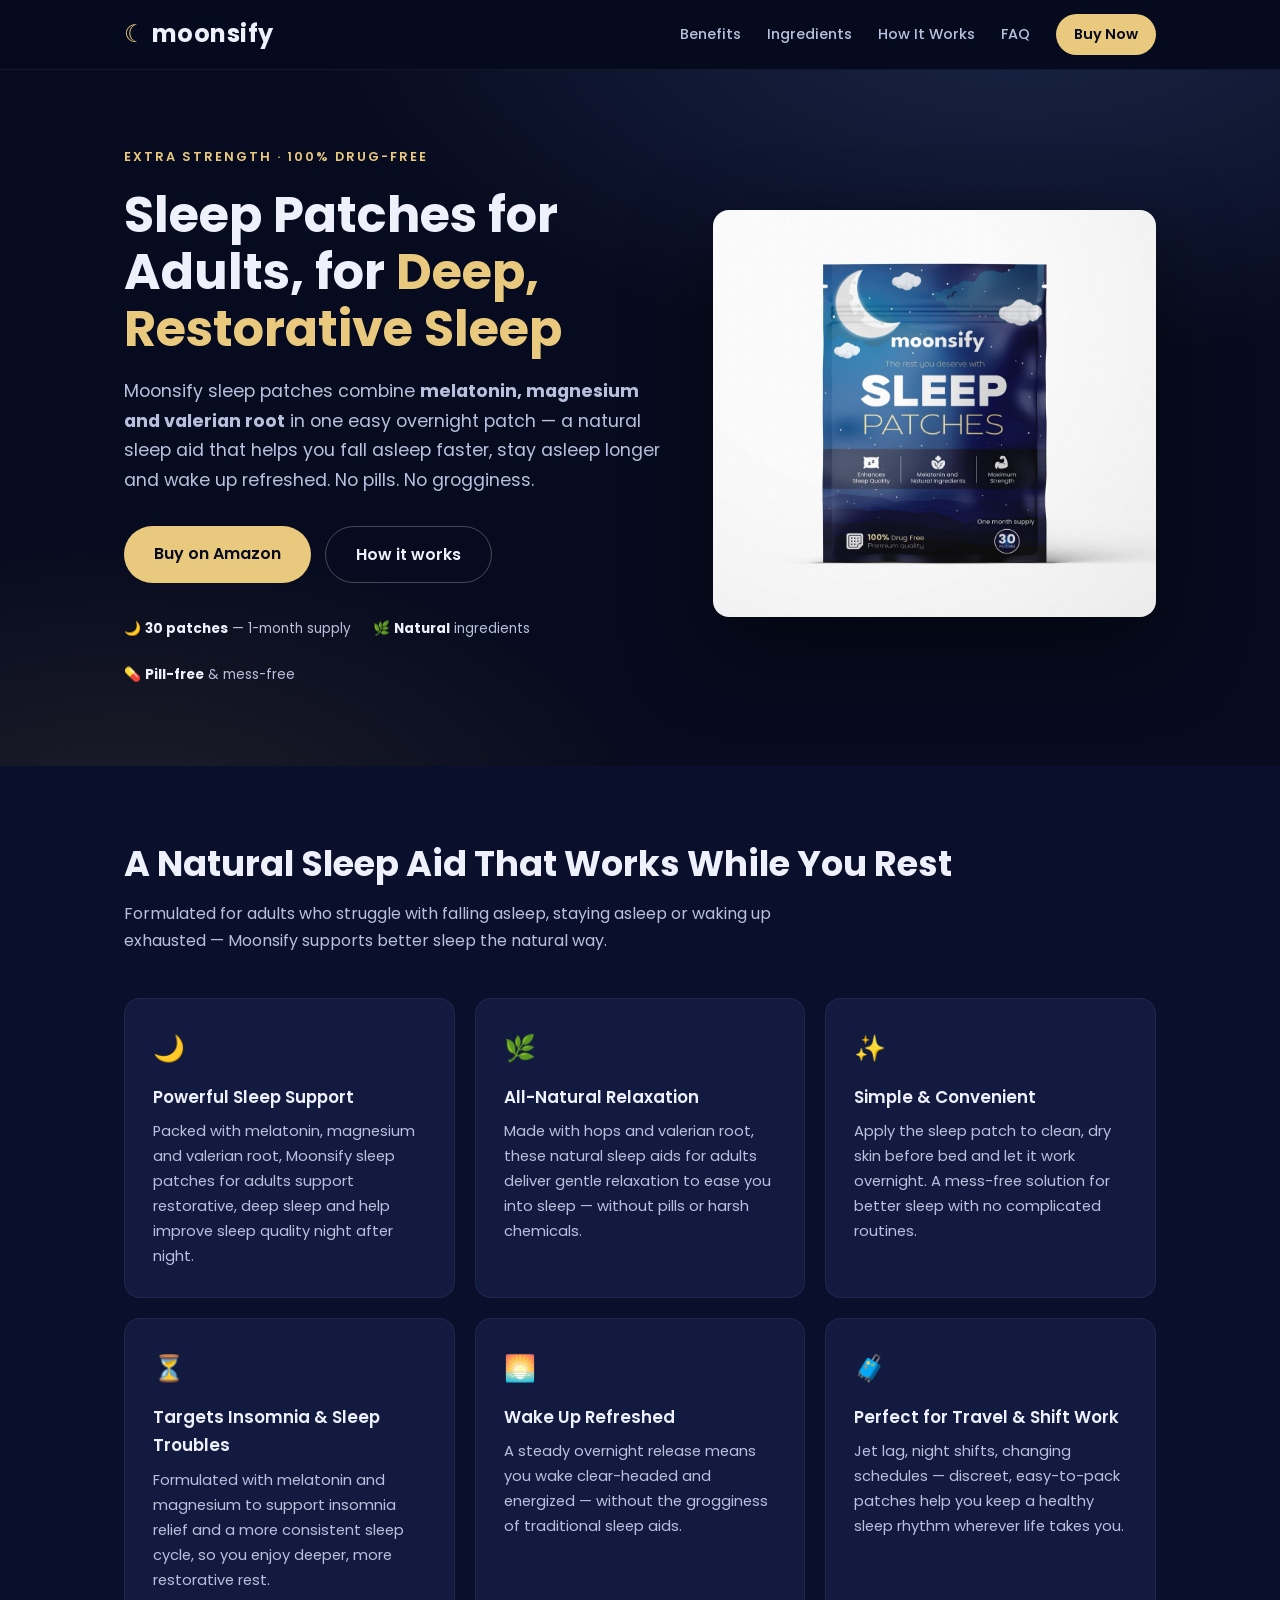
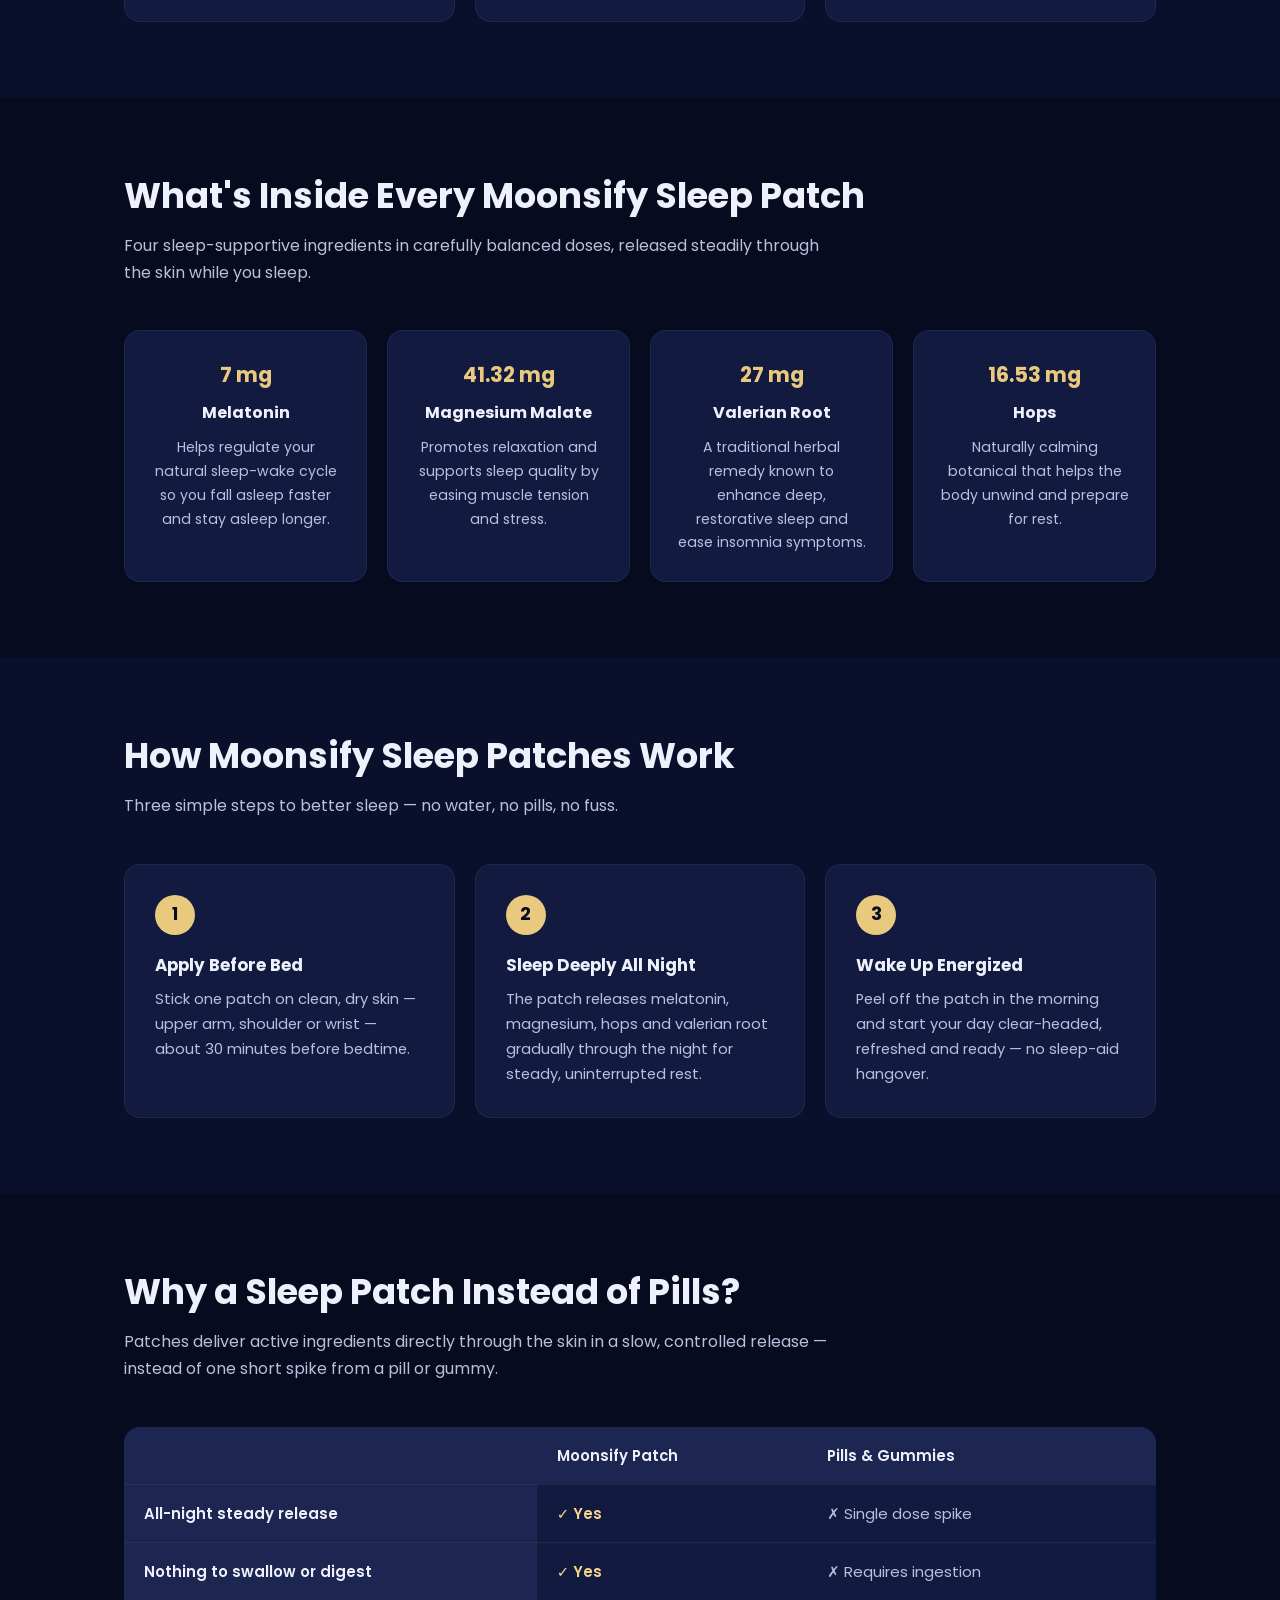
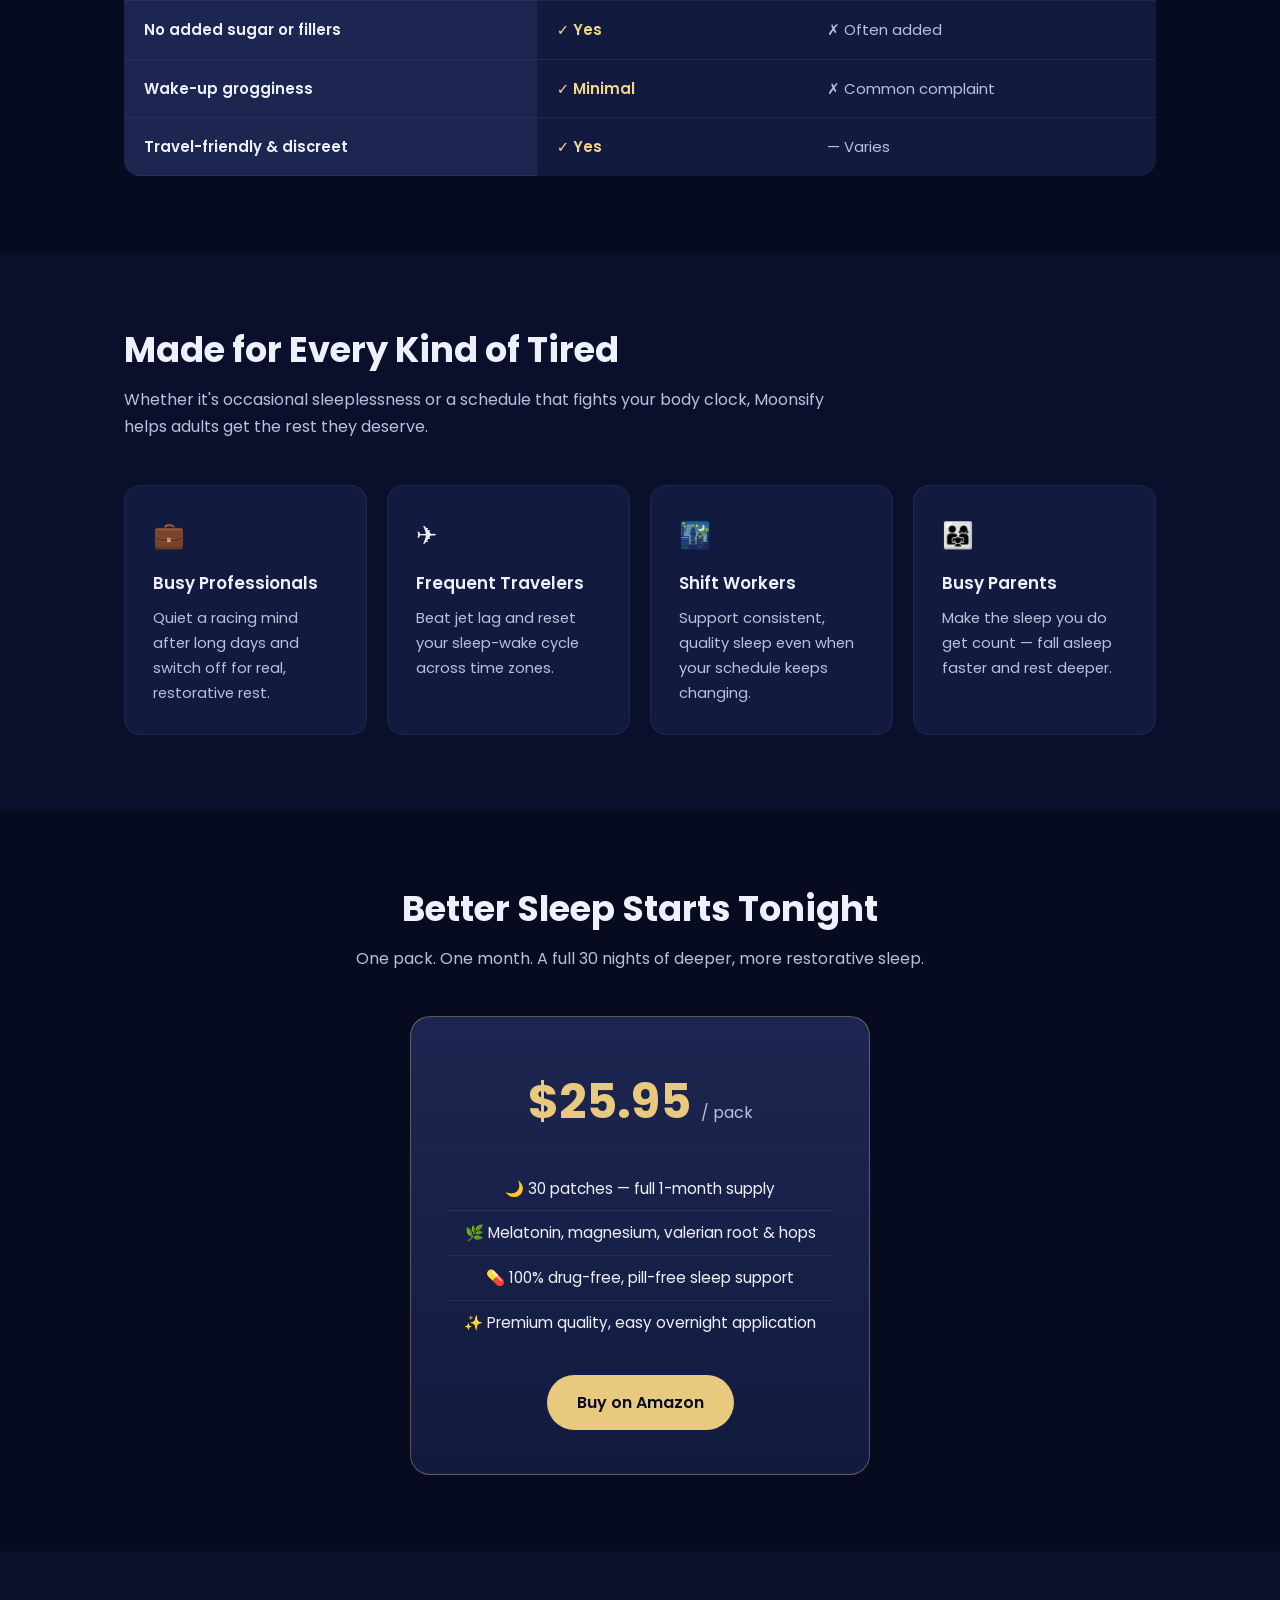
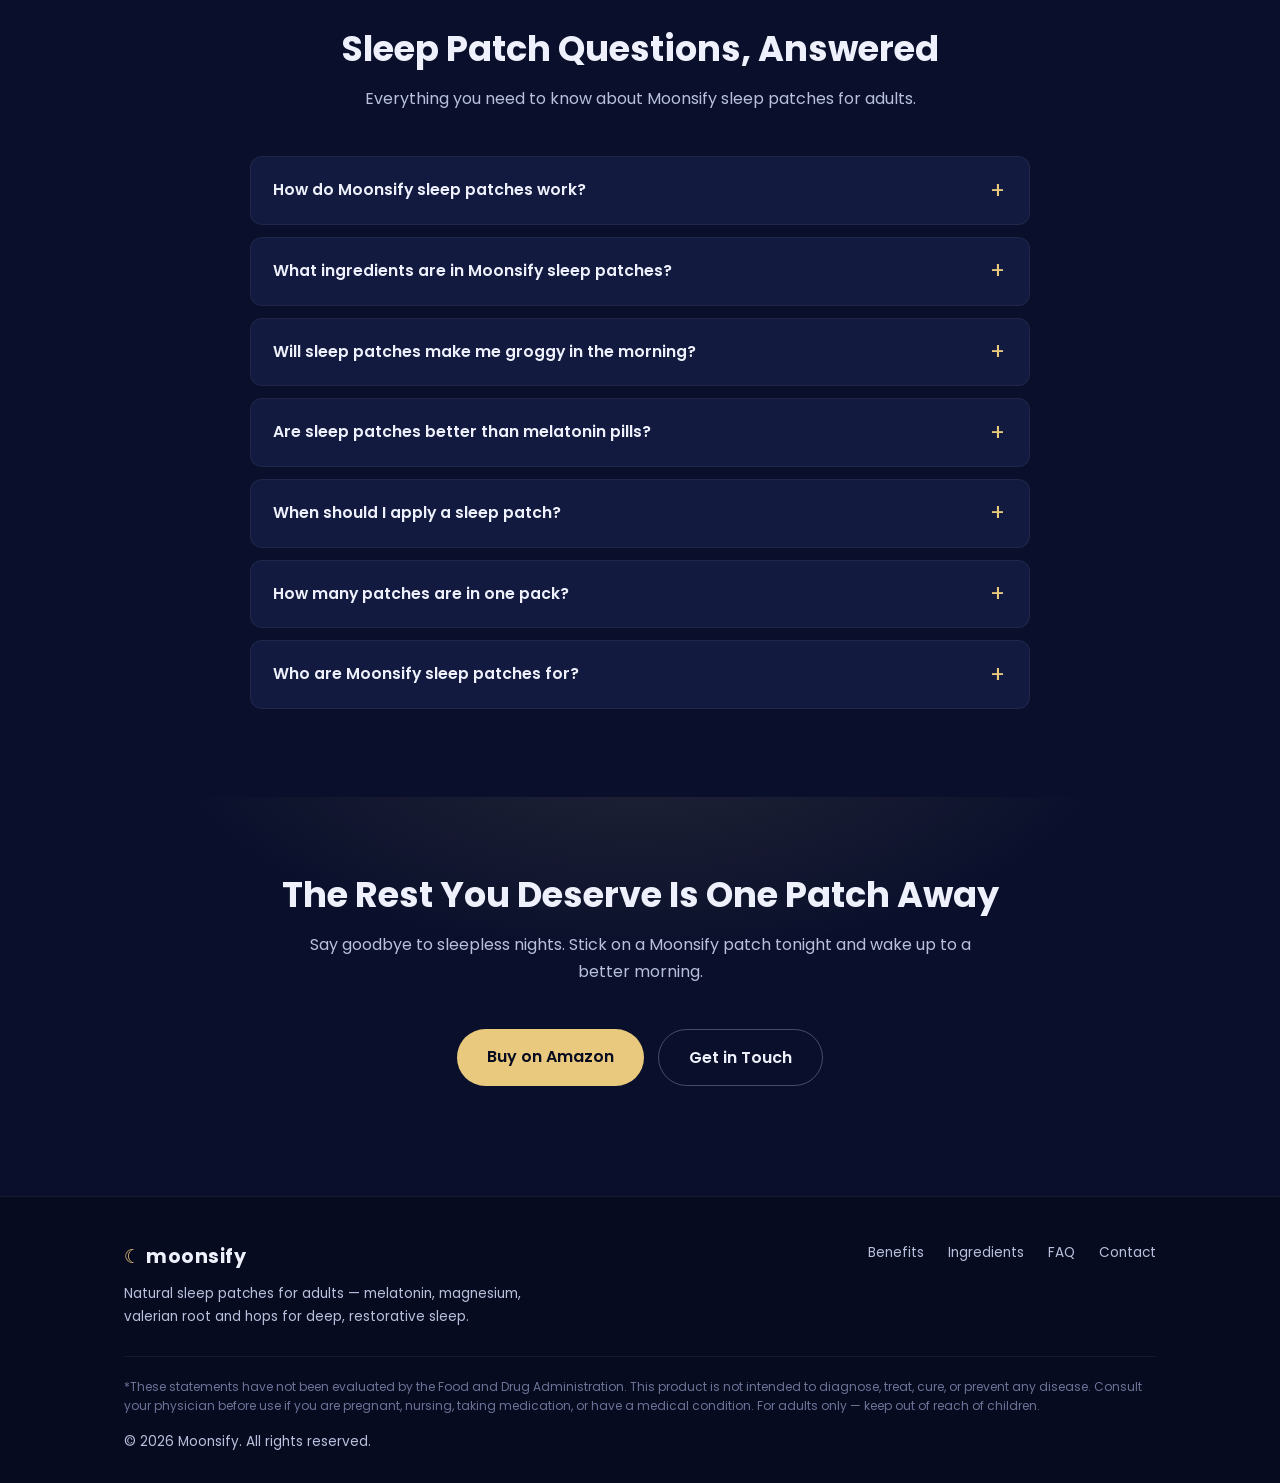
==== index.html @ 790daa85 "Rebrand to Moonsify: new SEO-optimized landing page - Replace Solid template with purpose-built stat" ====
<!DOCTYPE html>
<html lang="en">
<head>
    <meta charset="utf-8">
    <meta name="viewport" content="width=device-width, initial-scale=1">
    <title>Moonsify Sleep Patches for Adults | Extra Strength Natural Sleep Aid</title>
    <meta name="description" content="Moonsify sleep patches for adults combine melatonin, magnesium & valerian root for deep, restorative sleep. A natural, drug-free sleep aid — 30 patches, 1-month supply.">
    <link rel="canonical" href="https://moonsify.com/">
    <link rel="icon" href="favicon.svg" type="image/svg+xml">

    <!-- Open Graph -->
    <meta property="og:type" content="website">
    <meta property="og:url" content="https://moonsify.com/">
    <meta property="og:site_name" content="Moonsify">
    <meta property="og:title" content="Moonsify Sleep Patches for Adults | Extra Strength Natural Sleep Aid">
    <meta property="og:description" content="Melatonin, magnesium & valerian root in one easy overnight patch. Fall asleep faster, sleep deeper, wake up refreshed — without pills or grogginess.">
    <meta property="og:image" content="https://moonsify.com/images/moonsify-sleep-patches.jpg">

    <!-- Twitter -->
    <meta name="twitter:card" content="summary_large_image">
    <meta name="twitter:title" content="Moonsify Sleep Patches for Adults | Extra Strength Natural Sleep Aid">
    <meta name="twitter:description" content="Melatonin, magnesium & valerian root in one easy overnight patch. Fall asleep faster, sleep deeper, wake up refreshed.">
    <meta name="twitter:image" content="https://moonsify.com/images/moonsify-sleep-patches.jpg">

    <link rel="preload" as="image" href="images/moonsify-sleep-patches.jpg" imagesrcset="images/moonsify-sleep-patches-640.jpg 640w, images/moonsify-sleep-patches.jpg 1200w">
    <link rel="preconnect" href="https://fonts.googleapis.com">
    <link rel="preconnect" href="https://fonts.gstatic.com" crossorigin>
    <link href="https://fonts.googleapis.com/css2?family=Poppins:wght@400;500;600;700&display=swap" rel="stylesheet">

    <!-- Structured data: Product -->
    <script type="application/ld+json">
    {
      "@context": "https://schema.org",
      "@type": "Product",
      "name": "Moonsify Sleep Patches for Adults — Extra Strength",
      "image": "https://moonsify.com/images/moonsify-sleep-patches.jpg",
      "description": "Extra strength sleep patches for adults with melatonin (7 mg), magnesium malate, hops and valerian root. A natural, drug-free sleep aid that supports deep, restorative sleep. 30 patches — one month supply.",
      "brand": { "@type": "Brand", "name": "Moonsify" },
      "offers": {
        "@type": "Offer",
        "url": "https://moonsify.com/",
        "priceCurrency": "USD",
        "price": "25.95",
        "availability": "https://schema.org/InStock",
        "itemCondition": "https://schema.org/NewCondition"
      }
    }
    </script>

    <!-- Structured data: FAQ -->
    <script type="application/ld+json">
    {
      "@context": "https://schema.org",
      "@type": "FAQPage",
      "mainEntity": [
        {
          "@type": "Question",
          "name": "How do Moonsify sleep patches work?",
          "acceptedAnswer": { "@type": "Answer", "text": "Apply one patch to clean, dry skin about 30 minutes before bed. Through the night the patch delivers a steady, controlled release of melatonin, magnesium, hops and valerian root through the skin — helping you fall asleep faster and stay asleep longer, without swallowing pills." }
        },
        {
          "@type": "Question",
          "name": "What ingredients are in Moonsify sleep patches?",
          "acceptedAnswer": { "@type": "Answer", "text": "Each patch contains Melatonin 7 mg, Magnesium Malate 41.32 mg, Valerian Root 27 mg and Hops 16.53 mg — natural ingredients known for their sleep-supportive and relaxing properties. The patches are 100% drug-free." }
        },
        {
          "@type": "Question",
          "name": "Will sleep patches make me groggy in the morning?",
          "acceptedAnswer": { "@type": "Answer", "text": "Unlike many traditional sleep aids, Moonsify patches release their ingredients gradually overnight, so most users wake up feeling clear-headed, refreshed and energized rather than groggy." }
        },
        {
          "@type": "Question",
          "name": "Are sleep patches better than melatonin pills?",
          "acceptedAnswer": { "@type": "Answer", "text": "Patches deliver active ingredients steadily through the skin over the whole night instead of one spike from a pill. They are mess-free, require no water or swallowing, and avoid the digestive system entirely — a convenient option for anyone who dislikes pills." }
        },
        {
          "@type": "Question",
          "name": "When should I apply a sleep patch?",
          "acceptedAnswer": { "@type": "Answer", "text": "Apply one patch to a clean, dry, relatively hair-free area of skin (upper arm, shoulder or wrist work well) roughly 30 minutes before bedtime. Remove it in the morning and discard." }
        },
        {
          "@type": "Question",
          "name": "How many patches are in one pack?",
          "acceptedAnswer": { "@type": "Answer", "text": "Each pack contains 30 sleep patches — a full one-month supply for consistent, better sleep." }
        },
        {
          "@type": "Question",
          "name": "Who are Moonsify sleep patches for?",
          "acceptedAnswer": { "@type": "Answer", "text": "Moonsify patches are formulated for adults dealing with occasional sleeplessness, insomnia troubles, stress, jet lag or irregular schedules — including shift workers, frequent travelers and busy parents. Not intended for children. If you are pregnant, nursing or taking medication, consult your doctor before use." }
        }
      ]
    }
    </script>

    <style>
        :root {
            --navy-950: #070b1f;
            --navy-900: #0a102c;
            --navy-800: #121a3f;
            --navy-700: #1c2650;
            --ink: #eef1fb;
            --ink-soft: #b8c0dd;
            --gold: #e9c97e;
            --gold-strong: #f3d68b;
            --blue: #6f9bff;
            --radius: 16px;
            --maxw: 1080px;
        }
        * { margin: 0; padding: 0; box-sizing: border-box; }
        html { scroll-behavior: smooth; }
        body {
            font-family: 'Poppins', system-ui, -apple-system, sans-serif;
            background: var(--navy-950);
            color: var(--ink);
            line-height: 1.7;
            font-size: 16px;
        }
        img { max-width: 100%; height: auto; display: block; }
        a { color: var(--gold); }
        .container { max-width: var(--maxw); margin: 0 auto; padding: 0 24px; }

        /* Header */
        .site-header {
            position: sticky; top: 0; z-index: 50;
            background: rgba(7, 11, 31, 0.85);
            backdrop-filter: blur(10px);
            border-bottom: 1px solid rgba(255,255,255,0.06);
        }
        .site-header .container {
            display: flex; align-items: center; justify-content: space-between;
            padding-top: 14px; padding-bottom: 14px;
        }
        .logo {
            font-size: 1.5rem; font-weight: 700; color: var(--ink);
            text-decoration: none; letter-spacing: 0.5px;
        }
        .logo .moon { color: var(--gold); }
        .main-nav { display: flex; gap: 26px; align-items: center; flex-wrap: wrap; }
        .main-nav a {
            color: var(--ink-soft); text-decoration: none; font-size: 0.9rem; font-weight: 500;
        }
        .main-nav a:hover { color: var(--ink); }
        .nav-cta {
            background: var(--gold); color: var(--navy-950) !important;
            padding: 8px 18px; border-radius: 999px; font-weight: 600 !important;
        }
        .nav-cta:hover { background: var(--gold-strong); }
        @media (max-width: 720px) { .main-nav a:not(.nav-cta) { display: none; } }

        /* Hero */
        .hero {
            background:
                radial-gradient(1200px 600px at 80% -10%, rgba(111,155,255,0.18), transparent 60%),
                radial-gradient(900px 500px at 10% 110%, rgba(233,201,126,0.10), transparent 60%),
                var(--navy-950);
            padding: 72px 0 80px;
            overflow: hidden;
        }
        .hero-grid {
            display: grid; grid-template-columns: 1.1fr 0.9fr; gap: 48px; align-items: center;
        }
        @media (max-width: 860px) { .hero-grid { grid-template-columns: 1fr; } }
        .eyebrow {
            display: inline-block; font-size: 0.8rem; font-weight: 600; letter-spacing: 2px;
            text-transform: uppercase; color: var(--gold); margin-bottom: 18px;
        }
        h1 {
            font-size: clamp(2rem, 5vw, 3.1rem); line-height: 1.15; font-weight: 700;
            margin-bottom: 20px;
        }
        h1 .accent { color: var(--gold); }
        .hero-sub { font-size: 1.1rem; color: var(--ink-soft); max-width: 34em; margin-bottom: 30px; }
        .cta-row { display: flex; gap: 14px; flex-wrap: wrap; margin-bottom: 34px; }
        .btn {
            display: inline-block; padding: 14px 30px; border-radius: 999px;
            font-weight: 600; text-decoration: none; font-size: 1rem;
            transition: transform 0.15s ease, background 0.15s ease;
        }
        .btn:hover { transform: translateY(-2px); }
        .btn-primary { background: var(--gold); color: var(--navy-950); }
        .btn-primary:hover { background: var(--gold-strong); }
        .btn-ghost { border: 1.5px solid rgba(255,255,255,0.25); color: var(--ink); }
        .btn-ghost:hover { border-color: var(--gold); color: var(--gold); }
        .hero-badges { display: flex; gap: 22px; flex-wrap: wrap; }
        .hero-badges span { font-size: 0.85rem; color: var(--ink-soft); }
        .hero-badges b { color: var(--ink); }
        .hero-img {
            border-radius: var(--radius);
            box-shadow: 0 30px 80px rgba(0,0,0,0.5);
        }

        /* Sections */
        section { padding: 76px 0; }
        .section-alt { background: var(--navy-900); }
        h2 {
            font-size: clamp(1.6rem, 3.5vw, 2.2rem); font-weight: 700;
            margin-bottom: 14px; line-height: 1.25;
        }
        .section-lead { color: var(--ink-soft); max-width: 44em; margin-bottom: 44px; }
        .center { text-align: center; }
        .center .section-lead { margin-left: auto; margin-right: auto; }

        /* Benefits */
        .card-grid { display: grid; grid-template-columns: repeat(3, 1fr); gap: 20px; }
        @media (max-width: 860px) { .card-grid { grid-template-columns: 1fr; } }
        .card {
            background: var(--navy-800); border: 1px solid rgba(255,255,255,0.06);
            border-radius: var(--radius); padding: 28px;
        }
        .card .icon { font-size: 1.6rem; margin-bottom: 12px; }
        .card h3 { font-size: 1.05rem; font-weight: 600; margin-bottom: 8px; }
        .card p { font-size: 0.92rem; color: var(--ink-soft); }

        /* Ingredients */
        .ingredients-grid { display: grid; grid-template-columns: repeat(4, 1fr); gap: 20px; }
        @media (max-width: 860px) { .ingredients-grid { grid-template-columns: repeat(2, 1fr); } }
        @media (max-width: 520px) { .ingredients-grid { grid-template-columns: 1fr; } }
        .ingredient {
            background: var(--navy-800); border: 1px solid rgba(255,255,255,0.06);
            border-radius: var(--radius); padding: 26px; text-align: center;
        }
        .ingredient .dose { color: var(--gold); font-weight: 700; font-size: 1.3rem; }
        .ingredient h3 { font-size: 1rem; margin: 6px 0 10px; }
        .ingredient p { font-size: 0.88rem; color: var(--ink-soft); }

        /* Steps */
        .steps { display: grid; grid-template-columns: repeat(3, 1fr); gap: 20px; counter-reset: step; }
        @media (max-width: 860px) { .steps { grid-template-columns: 1fr; } }
        .step {
            background: var(--navy-800); border-radius: var(--radius); padding: 30px;
            border: 1px solid rgba(255,255,255,0.06); position: relative;
        }
        .step .num {
            display: inline-flex; align-items: center; justify-content: center;
            width: 40px; height: 40px; border-radius: 50%;
            background: var(--gold); color: var(--navy-950); font-weight: 700;
            margin-bottom: 16px; font-size: 1.1rem;
        }
        .step h3 { font-size: 1.05rem; margin-bottom: 8px; }
        .step p { font-size: 0.92rem; color: var(--ink-soft); }

        /* Comparison */
        .compare-wrap { overflow-x: auto; }
        .compare {
            width: 100%; border-collapse: collapse; min-width: 560px;
            background: var(--navy-800); border-radius: var(--radius); overflow: hidden;
        }
        .compare th, .compare td {
            padding: 16px 20px; text-align: left; font-size: 0.93rem;
            border-bottom: 1px solid rgba(255,255,255,0.06);
        }
        .compare th { background: var(--navy-700); font-weight: 600; }
        .compare th:first-child { width: 40%; }
        .compare td.yes { color: var(--gold-strong); font-weight: 600; }
        .compare td.no { color: var(--ink-soft); }
        .compare tr:last-child td { border-bottom: none; }

        /* Who it's for */
        .audience { display: grid; grid-template-columns: repeat(4, 1fr); gap: 20px; }
        @media (max-width: 860px) { .audience { grid-template-columns: repeat(2, 1fr); } }
        @media (max-width: 520px) { .audience { grid-template-columns: 1fr; } }

        /* Pricing */
        .price-card {
            max-width: 460px; margin: 0 auto; text-align: center;
            background: linear-gradient(180deg, var(--navy-700), var(--navy-800));
            border: 1px solid rgba(233,201,126,0.35);
            border-radius: 20px; padding: 44px 36px;
        }
        .price { font-size: 3rem; font-weight: 700; color: var(--gold); }
        .price small { font-size: 1rem; color: var(--ink-soft); font-weight: 400; }
        .price-features { list-style: none; margin: 24px 0 30px; }
        .price-features li { padding: 9px 0; border-bottom: 1px solid rgba(255,255,255,0.07); font-size: 0.95rem; }
        .price-features li:last-child { border-bottom: none; }

        /* FAQ */
        .faq { max-width: 780px; margin: 0 auto; }
        .faq details {
            background: var(--navy-800); border: 1px solid rgba(255,255,255,0.06);
            border-radius: 12px; margin-bottom: 12px; padding: 4px 22px;
        }
        .faq summary {
            cursor: pointer; font-weight: 600; padding: 16px 0; font-size: 0.98rem;
            list-style: none; position: relative; padding-right: 30px;
        }
        .faq summary::-webkit-details-marker { display: none; }
        .faq summary::after {
            content: '+'; position: absolute; right: 2px; top: 50%;
            transform: translateY(-50%); color: var(--gold); font-size: 1.4rem; font-weight: 400;
        }
        .faq details[open] summary::after { content: '–'; }
        .faq details p { padding: 0 0 18px; color: var(--ink-soft); font-size: 0.93rem; }

        /* Final CTA */
        .final-cta {
            background:
                radial-gradient(800px 400px at 50% -20%, rgba(233,201,126,0.12), transparent 60%),
                var(--navy-900);
            text-align: center;
        }

        /* Footer */
        .site-footer {
            background: var(--navy-950); border-top: 1px solid rgba(255,255,255,0.06);
            padding: 44px 0 30px; font-size: 0.85rem; color: var(--ink-soft);
        }
        .footer-grid { display: flex; justify-content: space-between; gap: 30px; flex-wrap: wrap; margin-bottom: 28px; }
        .footer-links { list-style: none; display: flex; gap: 24px; flex-wrap: wrap; }
        .footer-links a { color: var(--ink-soft); text-decoration: none; }
        .footer-links a:hover { color: var(--ink); }
        .disclaimer {
            font-size: 0.75rem; color: #6b7397; border-top: 1px solid rgba(255,255,255,0.06);
            padding-top: 20px; line-height: 1.6;
        }
    </style>
</head>
<body>

<header class="site-header">
    <div class="container">
        <a class="logo" href="#" aria-label="Moonsify home"><span class="moon">☾</span> moonsify</a>
        <nav class="main-nav" aria-label="Main navigation">
            <a href="#benefits">Benefits</a>
            <a href="#ingredients">Ingredients</a>
            <a href="#how-it-works">How It Works</a>
            <a href="#faq">FAQ</a>
            <a class="nav-cta" href="#buy">Buy Now</a>
        </nav>
    </div>
</header>

<main>
    <!-- Hero -->
    <section class="hero">
        <div class="container hero-grid">
            <div>
                <span class="eyebrow">Extra Strength · 100% Drug-Free</span>
                <h1>Sleep Patches for Adults, for <span class="accent">Deep, Restorative Sleep</span></h1>
                <p class="hero-sub">Moonsify sleep patches combine <strong>melatonin, magnesium and valerian root</strong> in one easy overnight patch — a natural sleep aid that helps you fall asleep faster, stay asleep longer and wake up refreshed. No pills. No grogginess.</p>
                <div class="cta-row">
                    <a class="btn btn-primary" href="https://www.amazon.com/dp/PLACEHOLDER" rel="noopener">Buy on Amazon</a>
                    <a class="btn btn-ghost" href="#how-it-works">How it works</a>
                </div>
                <div class="hero-badges">
                    <span>🌙 <b>30 patches</b> — 1-month supply</span>
                    <span>🌿 <b>Natural</b> ingredients</span>
                    <span>💊 <b>Pill-free</b> &amp; mess-free</span>
                </div>
            </div>
            <div>
                <img class="hero-img" src="images/moonsify-sleep-patches.jpg"
                     srcset="images/moonsify-sleep-patches-640.jpg 640w, images/moonsify-sleep-patches.jpg 1200w"
                     sizes="(max-width: 860px) 90vw, 45vw"
                     width="1200" height="1102"
                     alt="Moonsify extra strength sleep patches for adults — pack of 30 natural sleep aid patches with melatonin"
                     fetchpriority="high">
            </div>
        </div>
    </section>

    <!-- Benefits -->
    <section id="benefits" class="section-alt">
        <div class="container">
            <h2>A Natural Sleep Aid That Works While You Rest</h2>
            <p class="section-lead">Formulated for adults who struggle with falling asleep, staying asleep or waking up exhausted — Moonsify supports better sleep the natural way.</p>
            <div class="card-grid">
                <div class="card">
                    <div class="icon">🌙</div>
                    <h3>Powerful Sleep Support</h3>
                    <p>Packed with melatonin, magnesium and valerian root, Moonsify sleep patches for adults support restorative, deep sleep and help improve sleep quality night after night.</p>
                </div>
                <div class="card">
                    <div class="icon">🌿</div>
                    <h3>All-Natural Relaxation</h3>
                    <p>Made with hops and valerian root, these natural sleep aids for adults deliver gentle relaxation to ease you into sleep — without pills or harsh chemicals.</p>
                </div>
                <div class="card">
                    <div class="icon">✨</div>
                    <h3>Simple &amp; Convenient</h3>
                    <p>Apply the sleep patch to clean, dry skin before bed and let it work overnight. A mess-free solution for better sleep with no complicated routines.</p>
                </div>
                <div class="card">
                    <div class="icon">⏳</div>
                    <h3>Targets Insomnia &amp; Sleep Troubles</h3>
                    <p>Formulated with melatonin and magnesium to support insomnia relief and a more consistent sleep cycle, so you enjoy deeper, more restorative rest.</p>
                </div>
                <div class="card">
                    <div class="icon">🌅</div>
                    <h3>Wake Up Refreshed</h3>
                    <p>A steady overnight release means you wake clear-headed and energized — without the grogginess of traditional sleep aids.</p>
                </div>
                <div class="card">
                    <div class="icon">🧳</div>
                    <h3>Perfect for Travel &amp; Shift Work</h3>
                    <p>Jet lag, night shifts, changing schedules — discreet, easy-to-pack patches help you keep a healthy sleep rhythm wherever life takes you.</p>
                </div>
            </div>
        </div>
    </section>

    <!-- Ingredients -->
    <section id="ingredients">
        <div class="container">
            <h2>What's Inside Every Moonsify Sleep Patch</h2>
            <p class="section-lead">Four sleep-supportive ingredients in carefully balanced doses, released steadily through the skin while you sleep.</p>
            <div class="ingredients-grid">
                <div class="ingredient">
                    <div class="dose">7 mg</div>
                    <h3>Melatonin</h3>
                    <p>Helps regulate your natural sleep-wake cycle so you fall asleep faster and stay asleep longer.</p>
                </div>
                <div class="ingredient">
                    <div class="dose">41.32 mg</div>
                    <h3>Magnesium Malate</h3>
                    <p>Promotes relaxation and supports sleep quality by easing muscle tension and stress.</p>
                </div>
                <div class="ingredient">
                    <div class="dose">27 mg</div>
                    <h3>Valerian Root</h3>
                    <p>A traditional herbal remedy known to enhance deep, restorative sleep and ease insomnia symptoms.</p>
                </div>
                <div class="ingredient">
                    <div class="dose">16.53 mg</div>
                    <h3>Hops</h3>
                    <p>Naturally calming botanical that helps the body unwind and prepare for rest.</p>
                </div>
            </div>
        </div>
    </section>

    <!-- How it works -->
    <section id="how-it-works" class="section-alt">
        <div class="container">
            <h2>How Moonsify Sleep Patches Work</h2>
            <p class="section-lead">Three simple steps to better sleep — no water, no pills, no fuss.</p>
            <div class="steps">
                <div class="step">
                    <span class="num">1</span>
                    <h3>Apply Before Bed</h3>
                    <p>Stick one patch on clean, dry skin — upper arm, shoulder or wrist — about 30 minutes before bedtime.</p>
                </div>
                <div class="step">
                    <span class="num">2</span>
                    <h3>Sleep Deeply All Night</h3>
                    <p>The patch releases melatonin, magnesium, hops and valerian root gradually through the night for steady, uninterrupted rest.</p>
                </div>
                <div class="step">
                    <span class="num">3</span>
                    <h3>Wake Up Energized</h3>
                    <p>Peel off the patch in the morning and start your day clear-headed, refreshed and ready — no sleep-aid hangover.</p>
                </div>
            </div>
        </div>
    </section>

    <!-- Comparison -->
    <section>
        <div class="container">
            <h2>Why a Sleep Patch Instead of Pills?</h2>
            <p class="section-lead">Patches deliver active ingredients directly through the skin in a slow, controlled release — instead of one short spike from a pill or gummy.</p>
            <div class="compare-wrap">
                <table class="compare">
                    <thead>
                        <tr>
                            <th scope="col"></th>
                            <th scope="col">Moonsify Patch</th>
                            <th scope="col">Pills &amp; Gummies</th>
                        </tr>
                    </thead>
                    <tbody>
                        <tr>
                            <th scope="row">All-night steady release</th>
                            <td class="yes">✓ Yes</td>
                            <td class="no">✗ Single dose spike</td>
                        </tr>
                        <tr>
                            <th scope="row">Nothing to swallow or digest</th>
                            <td class="yes">✓ Yes</td>
                            <td class="no">✗ Requires ingestion</td>
                        </tr>
                        <tr>
                            <th scope="row">No added sugar or fillers</th>
                            <td class="yes">✓ Yes</td>
                            <td class="no">✗ Often added</td>
                        </tr>
                        <tr>
                            <th scope="row">Wake-up grogginess</th>
                            <td class="yes">✓ Minimal</td>
                            <td class="no">✗ Common complaint</td>
                        </tr>
                        <tr>
                            <th scope="row">Travel-friendly &amp; discreet</th>
                            <td class="yes">✓ Yes</td>
                            <td class="no">— Varies</td>
                        </tr>
                    </tbody>
                </table>
            </div>
        </div>
    </section>

    <!-- Audience -->
    <section class="section-alt">
        <div class="container">
            <h2>Made for Every Kind of Tired</h2>
            <p class="section-lead">Whether it's occasional sleeplessness or a schedule that fights your body clock, Moonsify helps adults get the rest they deserve.</p>
            <div class="audience">
                <div class="card">
                    <div class="icon">💼</div>
                    <h3>Busy Professionals</h3>
                    <p>Quiet a racing mind after long days and switch off for real, restorative rest.</p>
                </div>
                <div class="card">
                    <div class="icon">✈️</div>
                    <h3>Frequent Travelers</h3>
                    <p>Beat jet lag and reset your sleep-wake cycle across time zones.</p>
                </div>
                <div class="card">
                    <div class="icon">🌃</div>
                    <h3>Shift Workers</h3>
                    <p>Support consistent, quality sleep even when your schedule keeps changing.</p>
                </div>
                <div class="card">
                    <div class="icon">👨‍👩‍👧</div>
                    <h3>Busy Parents</h3>
                    <p>Make the sleep you do get count — fall asleep faster and rest deeper.</p>
                </div>
            </div>
        </div>
    </section>

    <!-- Pricing / Buy -->
    <section id="buy">
        <div class="container center">
            <h2>Better Sleep Starts Tonight</h2>
            <p class="section-lead">One pack. One month. A full 30 nights of deeper, more restorative sleep.</p>
            <div class="price-card">
                <div class="price">$25.95 <small>/ pack</small></div>
                <ul class="price-features">
                    <li>🌙 30 patches — full 1-month supply</li>
                    <li>🌿 Melatonin, magnesium, valerian root &amp; hops</li>
                    <li>💊 100% drug-free, pill-free sleep support</li>
                    <li>✨ Premium quality, easy overnight application</li>
                </ul>
                <a class="btn btn-primary" href="https://www.amazon.com/dp/PLACEHOLDER" rel="noopener">Buy on Amazon</a>
            </div>
        </div>
    </section>

    <!-- FAQ -->
    <section id="faq" class="section-alt">
        <div class="container">
            <div class="center">
                <h2>Sleep Patch Questions, Answered</h2>
                <p class="section-lead">Everything you need to know about Moonsify sleep patches for adults.</p>
            </div>
            <div class="faq">
                <details>
                    <summary>How do Moonsify sleep patches work?</summary>
                    <p>Apply one patch to clean, dry skin about 30 minutes before bed. Through the night the patch delivers a steady, controlled release of melatonin, magnesium, hops and valerian root through the skin — helping you fall asleep faster and stay asleep longer, without swallowing pills.</p>
                </details>
                <details>
                    <summary>What ingredients are in Moonsify sleep patches?</summary>
                    <p>Each patch contains Melatonin 7 mg, Magnesium Malate 41.32 mg, Valerian Root 27 mg and Hops 16.53 mg — natural ingredients known for their sleep-supportive and relaxing properties. The patches are 100% drug-free.</p>
                </details>
                <details>
                    <summary>Will sleep patches make me groggy in the morning?</summary>
                    <p>Unlike many traditional sleep aids, Moonsify patches release their ingredients gradually overnight, so most users wake up feeling clear-headed, refreshed and energized rather than groggy.</p>
                </details>
                <details>
                    <summary>Are sleep patches better than melatonin pills?</summary>
                    <p>Patches deliver active ingredients steadily through the skin over the whole night instead of one spike from a pill. They're mess-free, require no water or swallowing, and avoid the digestive system entirely — a convenient option for anyone who dislikes pills.</p>
                </details>
                <details>
                    <summary>When should I apply a sleep patch?</summary>
                    <p>Apply one patch to a clean, dry, relatively hair-free area of skin (upper arm, shoulder or wrist work well) roughly 30 minutes before bedtime. Remove it in the morning and discard.</p>
                </details>
                <details>
                    <summary>How many patches are in one pack?</summary>
                    <p>Each pack contains 30 sleep patches — a full one-month supply for consistent, better sleep.</p>
                </details>
                <details>
                    <summary>Who are Moonsify sleep patches for?</summary>
                    <p>Moonsify patches are formulated for adults dealing with occasional sleeplessness, insomnia troubles, stress, jet lag or irregular schedules — including shift workers, frequent travelers and busy parents. Not intended for children. If you are pregnant, nursing or taking medication, consult your doctor before use.</p>
                </details>
            </div>
        </div>
    </section>

    <!-- Final CTA -->
    <section class="final-cta">
        <div class="container">
            <h2>The Rest You Deserve Is One Patch Away</h2>
            <p class="section-lead" style="margin-left:auto;margin-right:auto;">Say goodbye to sleepless nights. Stick on a Moonsify patch tonight and wake up to a better morning.</p>
            <div class="cta-row" style="justify-content:center;">
                <a class="btn btn-primary" href="https://www.amazon.com/dp/PLACEHOLDER" rel="noopener">Buy on Amazon</a>
                <a class="btn btn-ghost" href="mailto:support@moonsify.com">Get in Touch</a>
            </div>
        </div>
    </section>
</main>

<footer class="site-footer">
    <div class="container">
        <div class="footer-grid">
            <div>
                <a class="logo" href="#" style="font-size:1.2rem;"><span class="moon">☾</span> moonsify</a>
                <p style="margin-top:8px; max-width:32em;">Natural sleep patches for adults — melatonin, magnesium, valerian root and hops for deep, restorative sleep.</p>
            </div>
            <ul class="footer-links">
                <li><a href="#benefits">Benefits</a></li>
                <li><a href="#ingredients">Ingredients</a></li>
                <li><a href="#faq">FAQ</a></li>
                <li><a href="mailto:support@moonsify.com">Contact</a></li>
            </ul>
        </div>
        <p class="disclaimer">
            *These statements have not been evaluated by the Food and Drug Administration. This product is not intended to diagnose, treat, cure, or prevent any disease. Consult your physician before use if you are pregnant, nursing, taking medication, or have a medical condition. For adults only — keep out of reach of children.
        </p>
        <p style="margin-top:14px;">&copy; 2026 Moonsify. All rights reserved.</p>
    </div>
</footer>

</body>
</html>
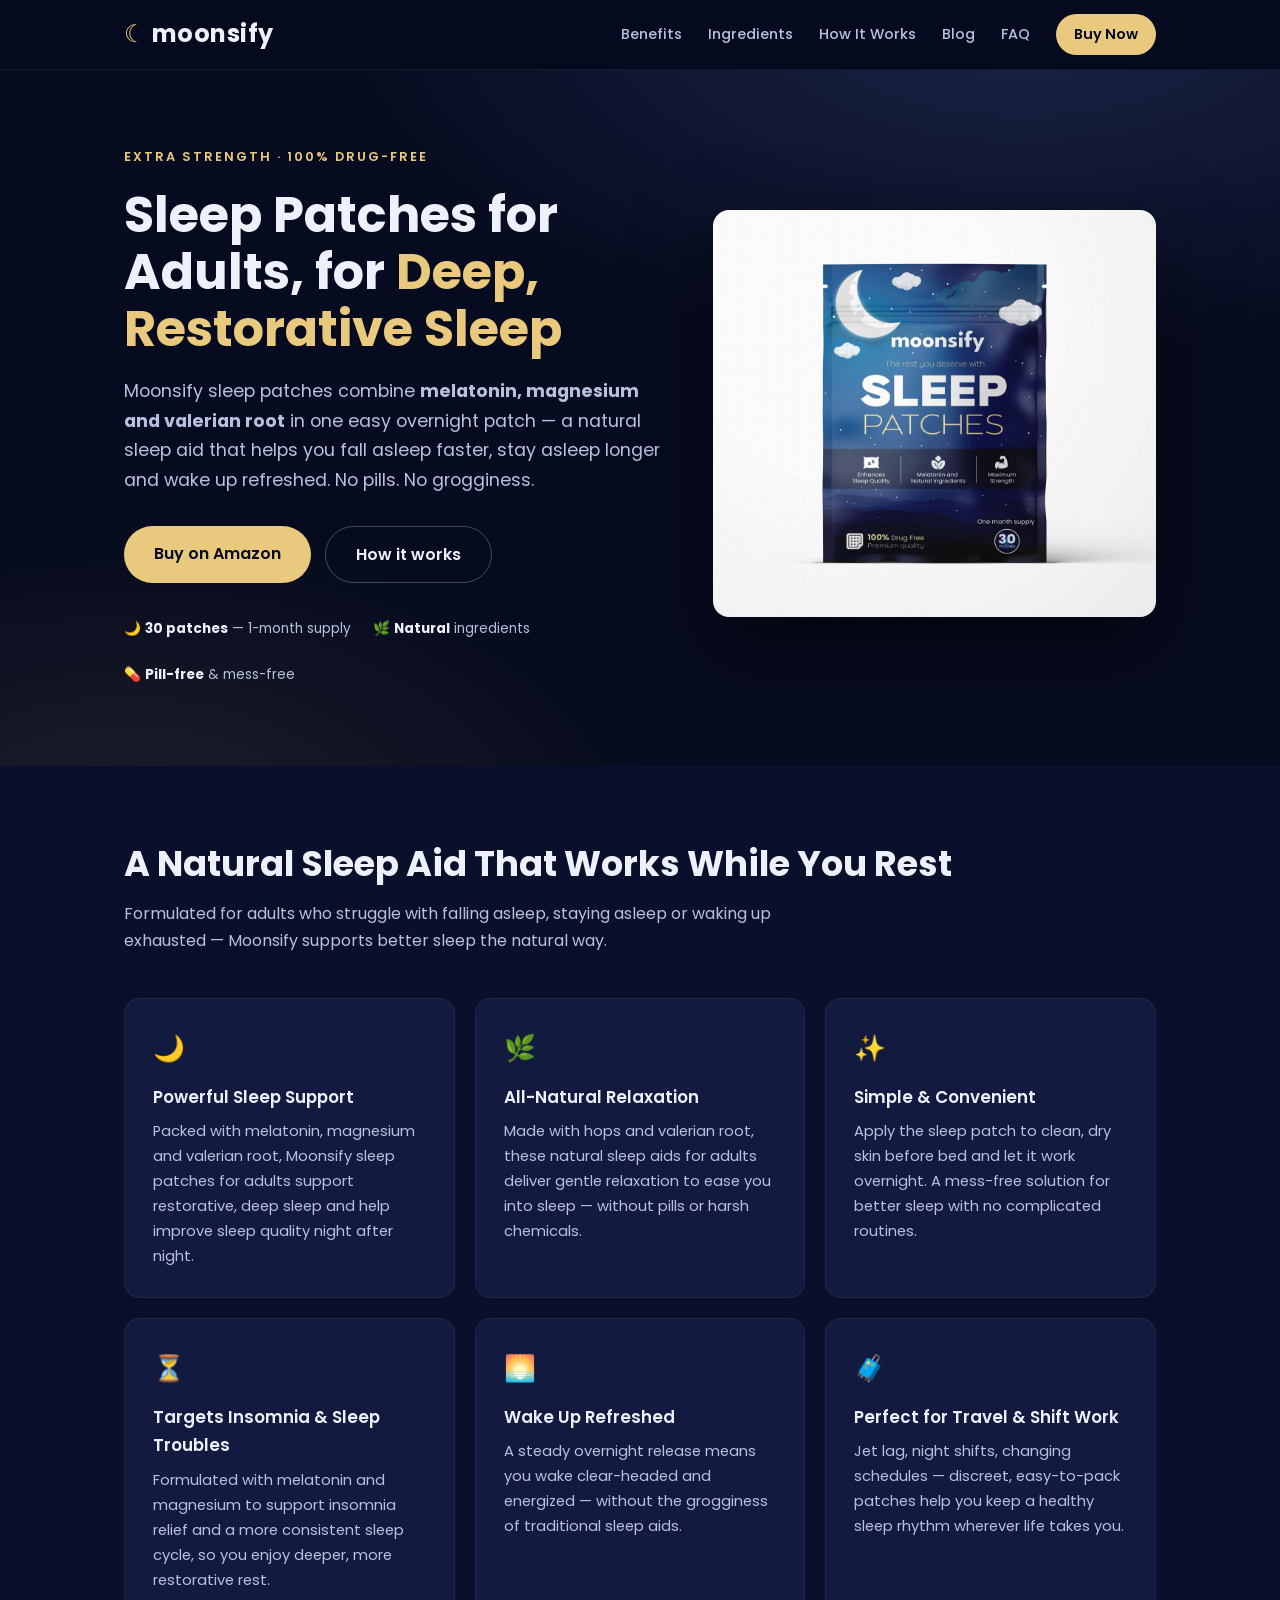
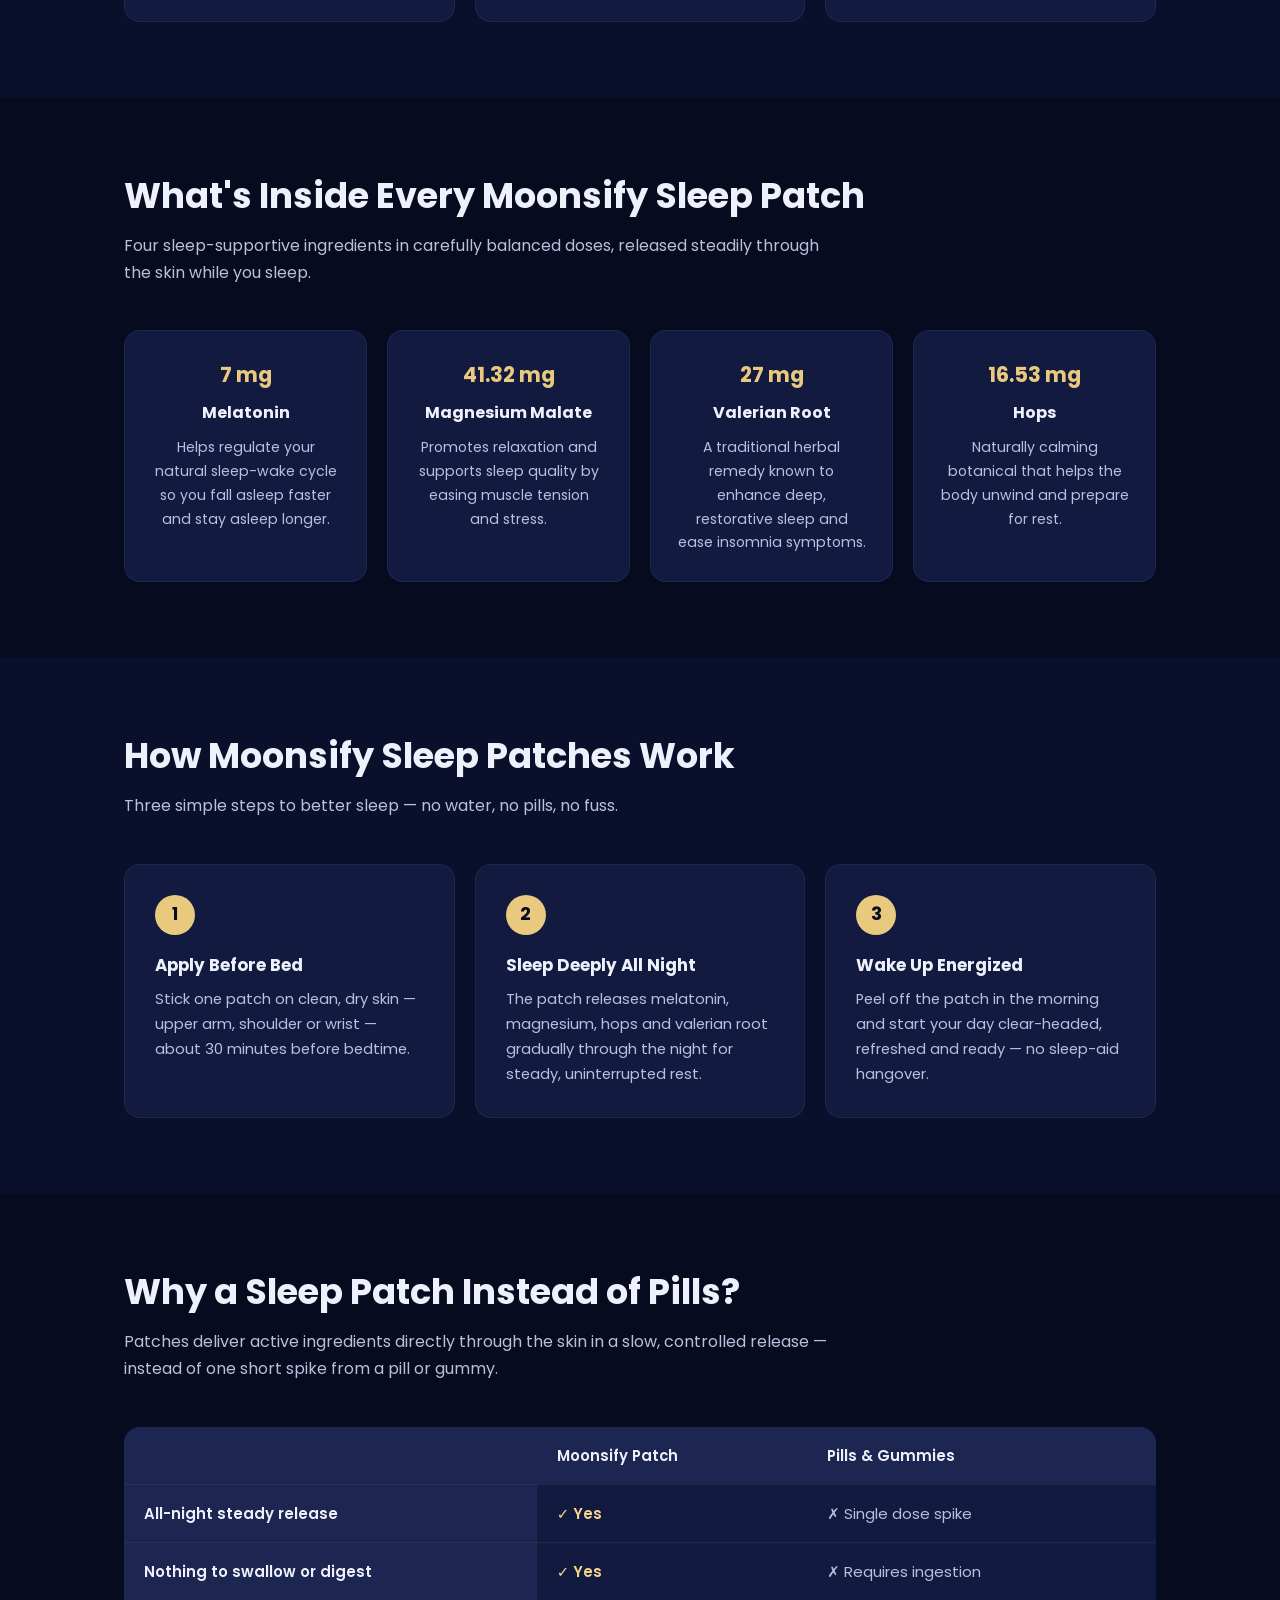
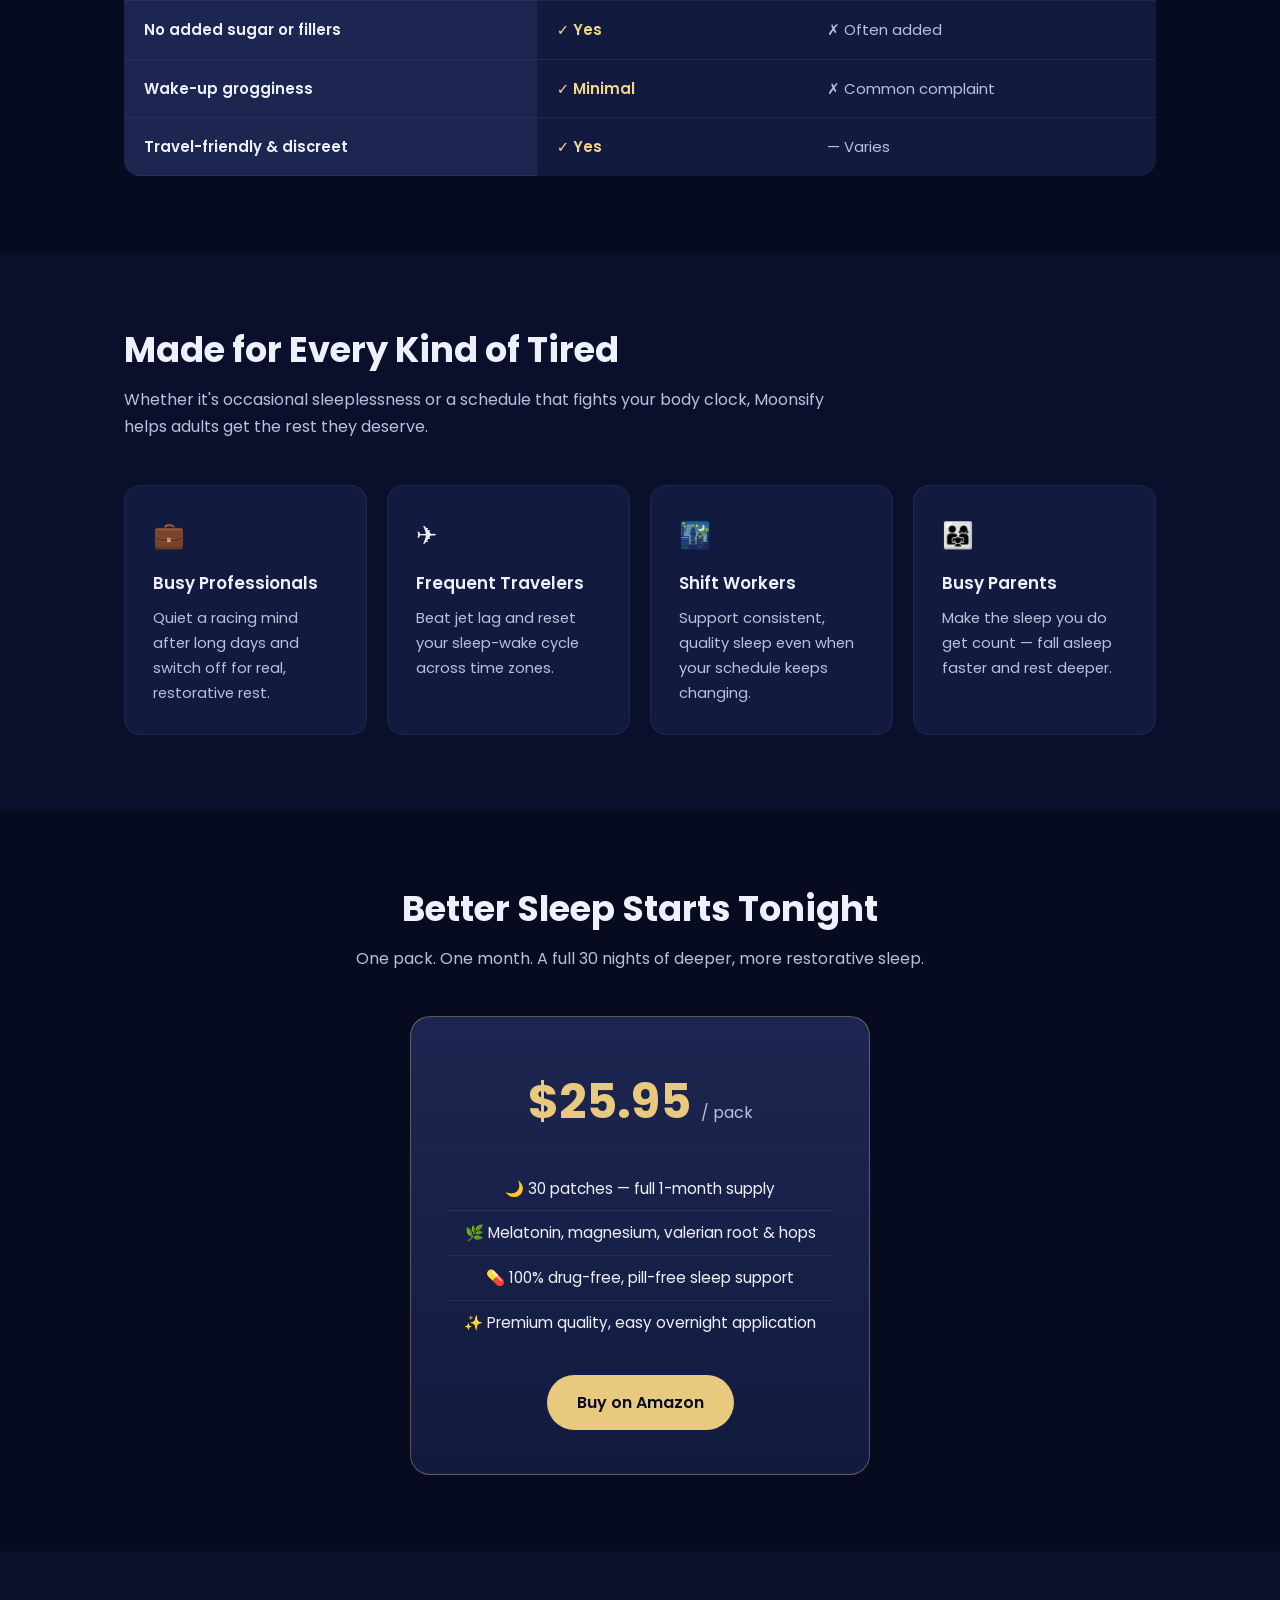
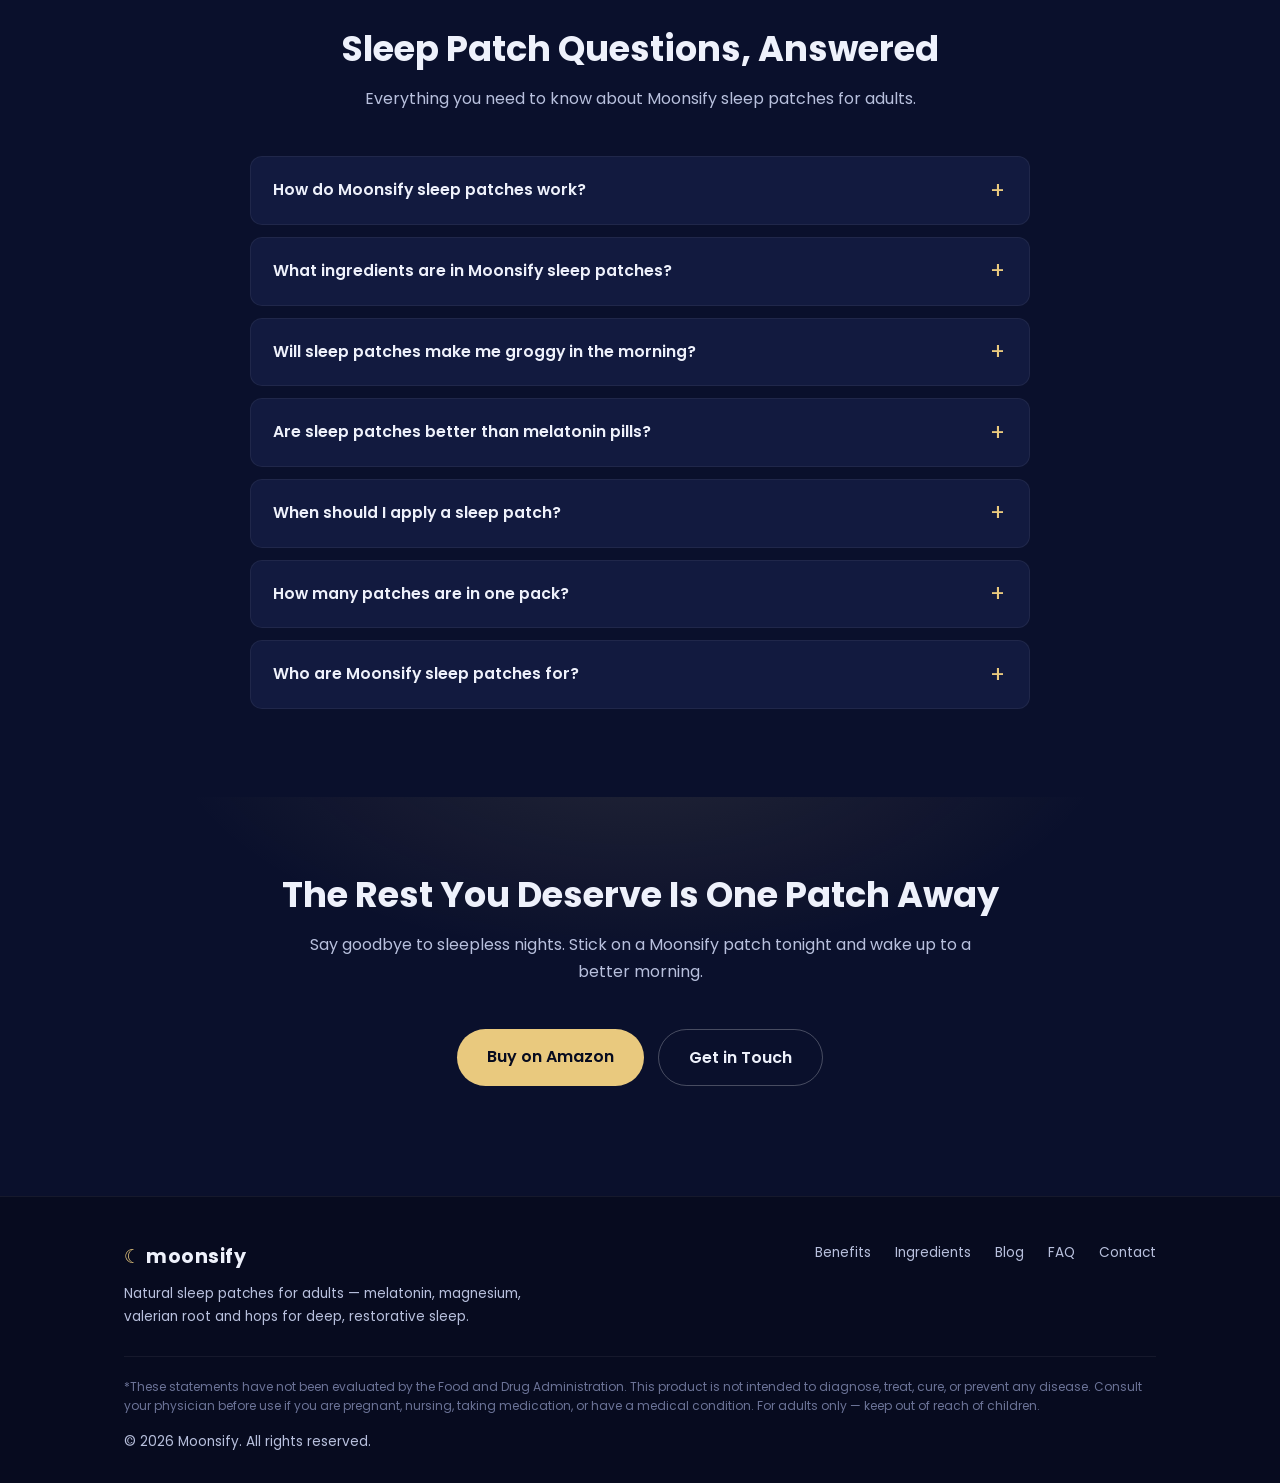
==== commit f879cec9: "Add SEO blog: six research-backed articles + blog index - /blog/ index and six articles targeting ke" ====
--- a/index.html
+++ b/index.html
@@ -323,6 +323,7 @@
             <a href="#benefits">Benefits</a>
             <a href="#ingredients">Ingredients</a>
             <a href="#how-it-works">How It Works</a>
+            <a href="/blog/">Blog</a>
             <a href="#faq">FAQ</a>
             <a class="nav-cta" href="#buy">Buy Now</a>
         </nav>
@@ -610,6 +611,7 @@
             <ul class="footer-links">
                 <li><a href="#benefits">Benefits</a></li>
                 <li><a href="#ingredients">Ingredients</a></li>
+                <li><a href="/blog/">Blog</a></li>
                 <li><a href="#faq">FAQ</a></li>
                 <li><a href="mailto:support@moonsify.com">Contact</a></li>
             </ul>
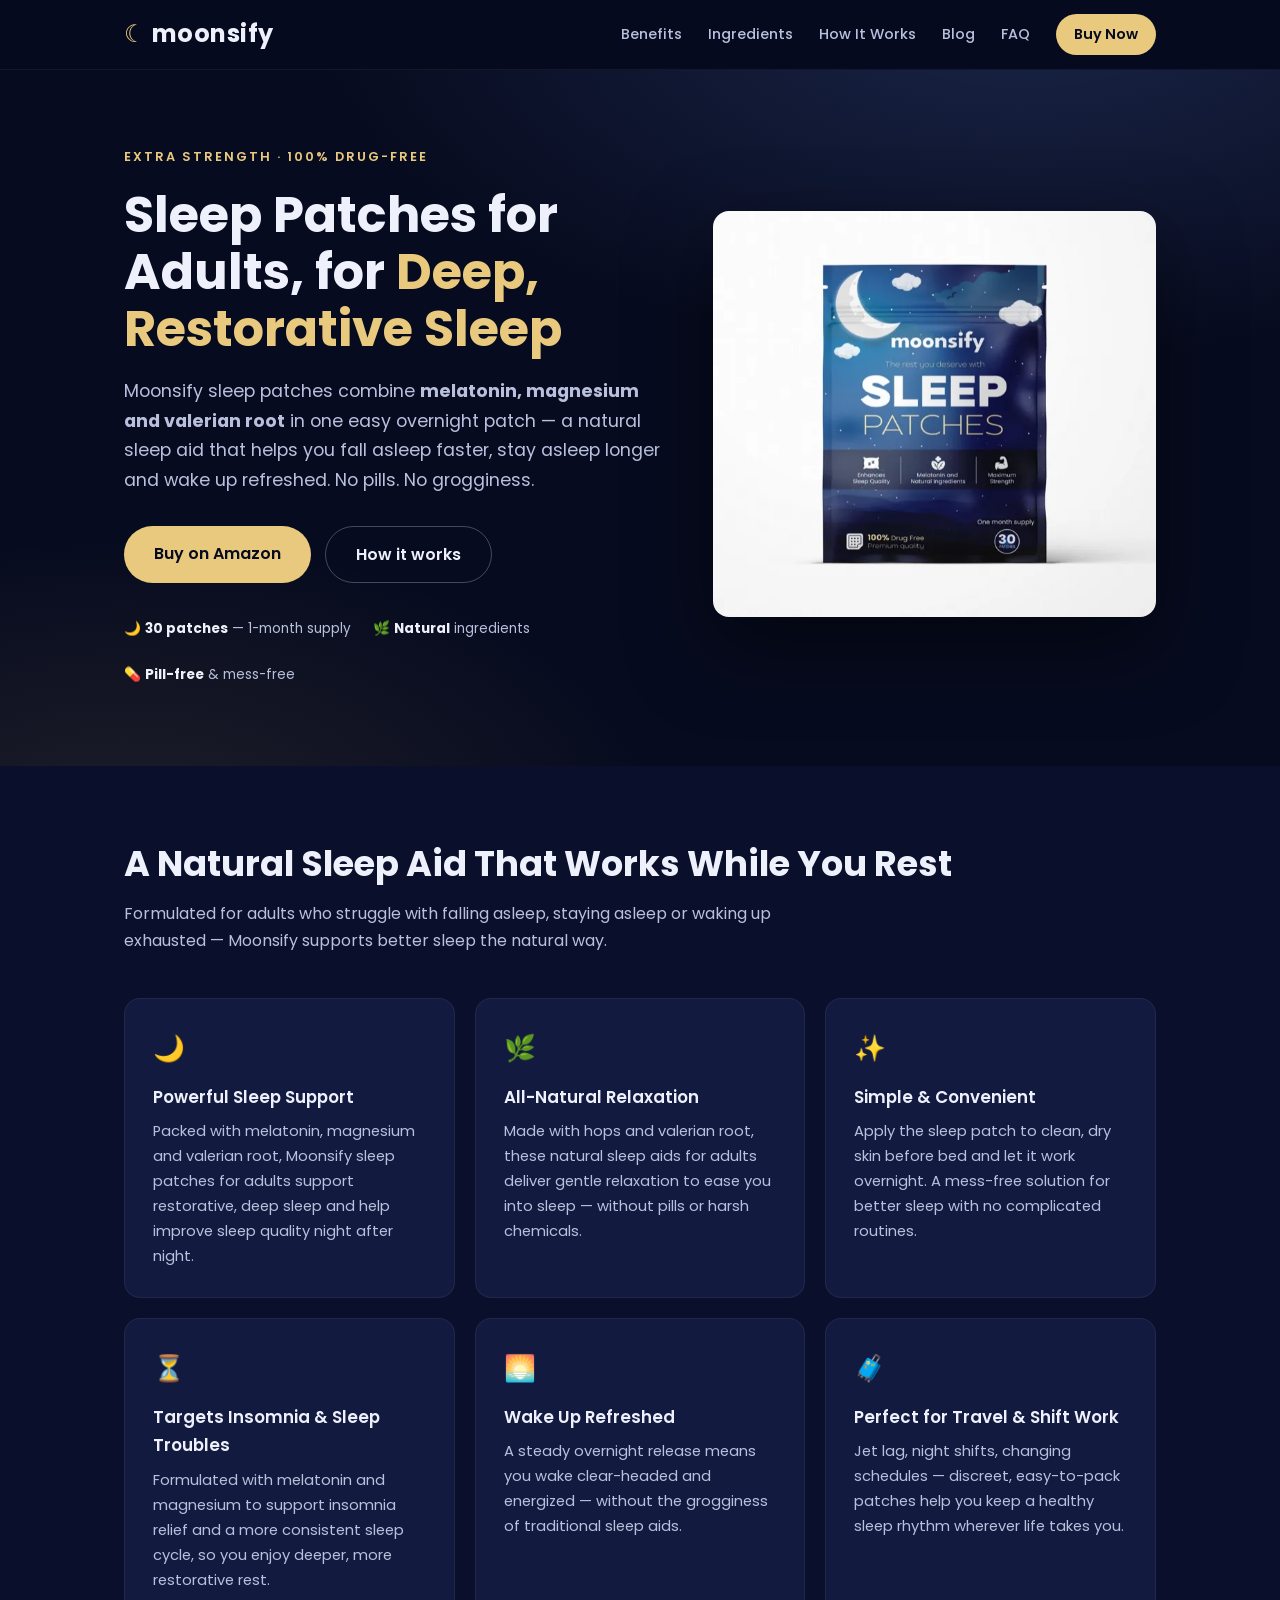
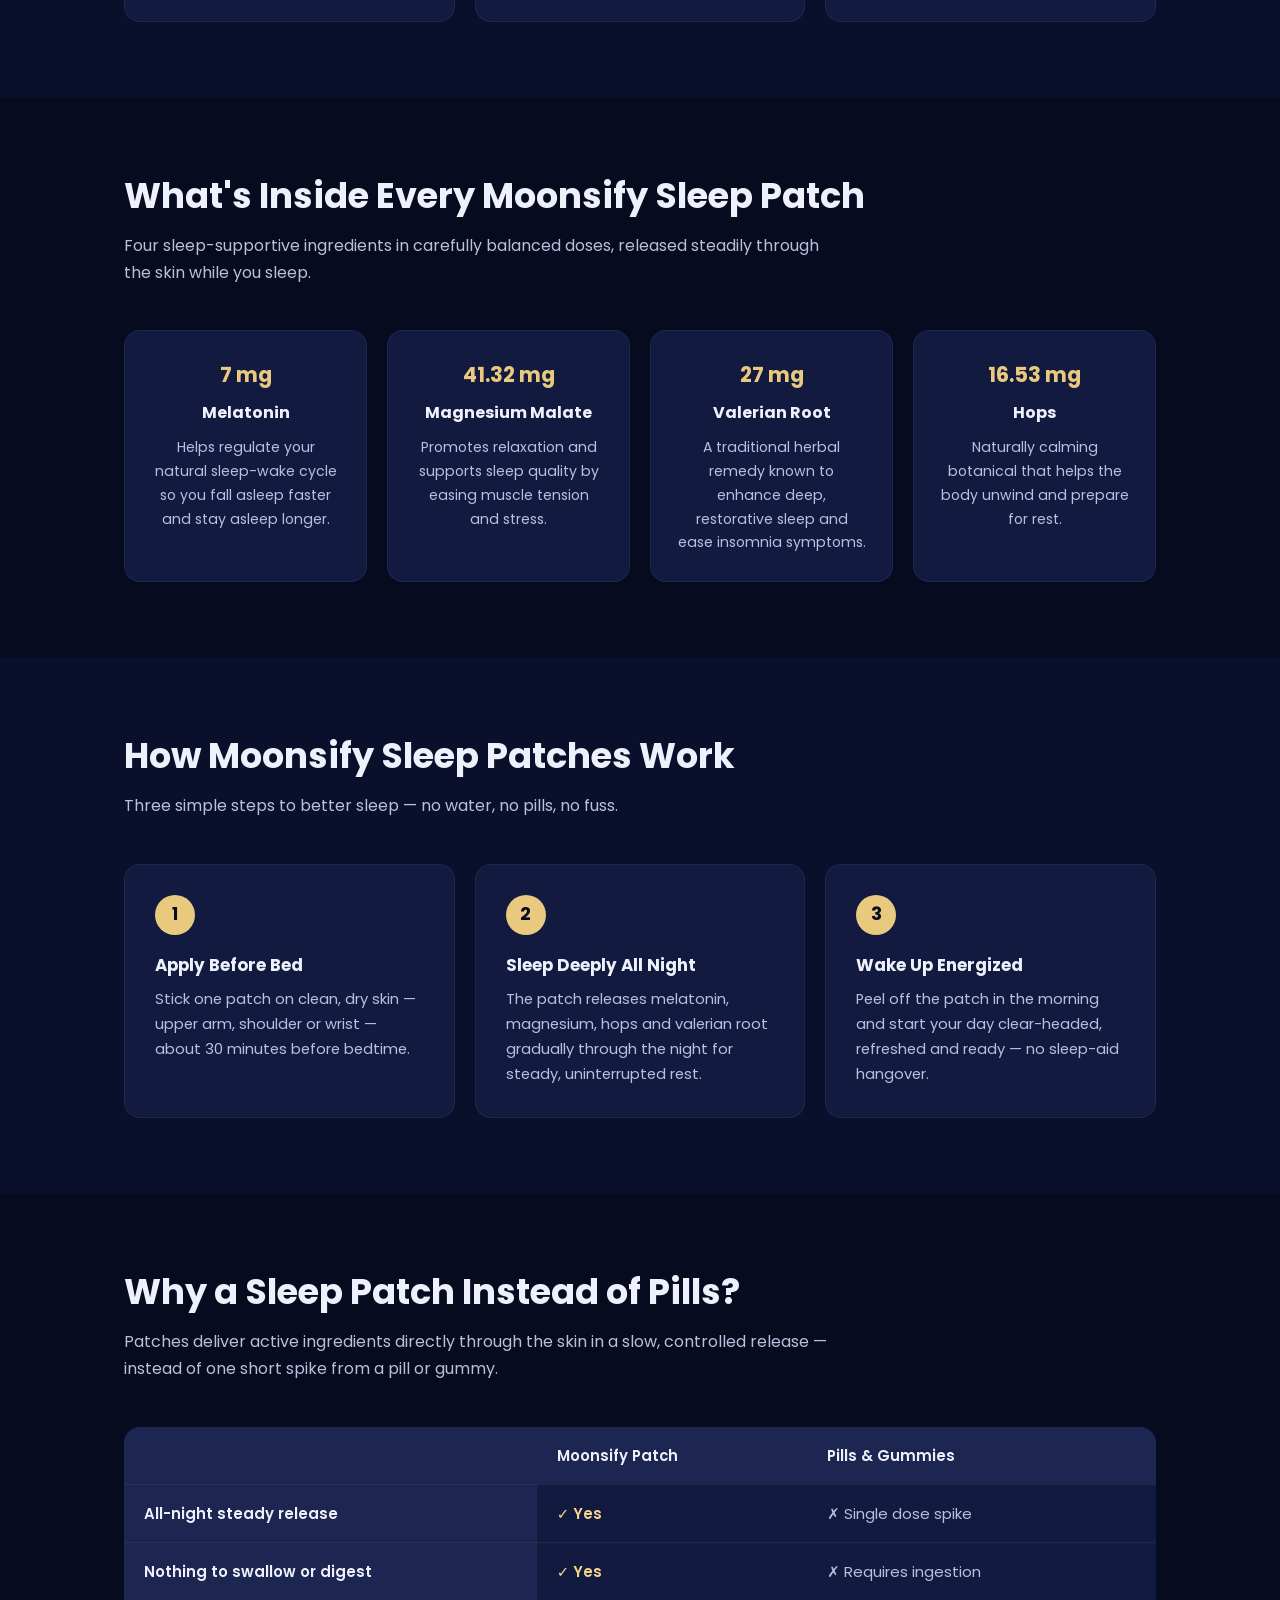
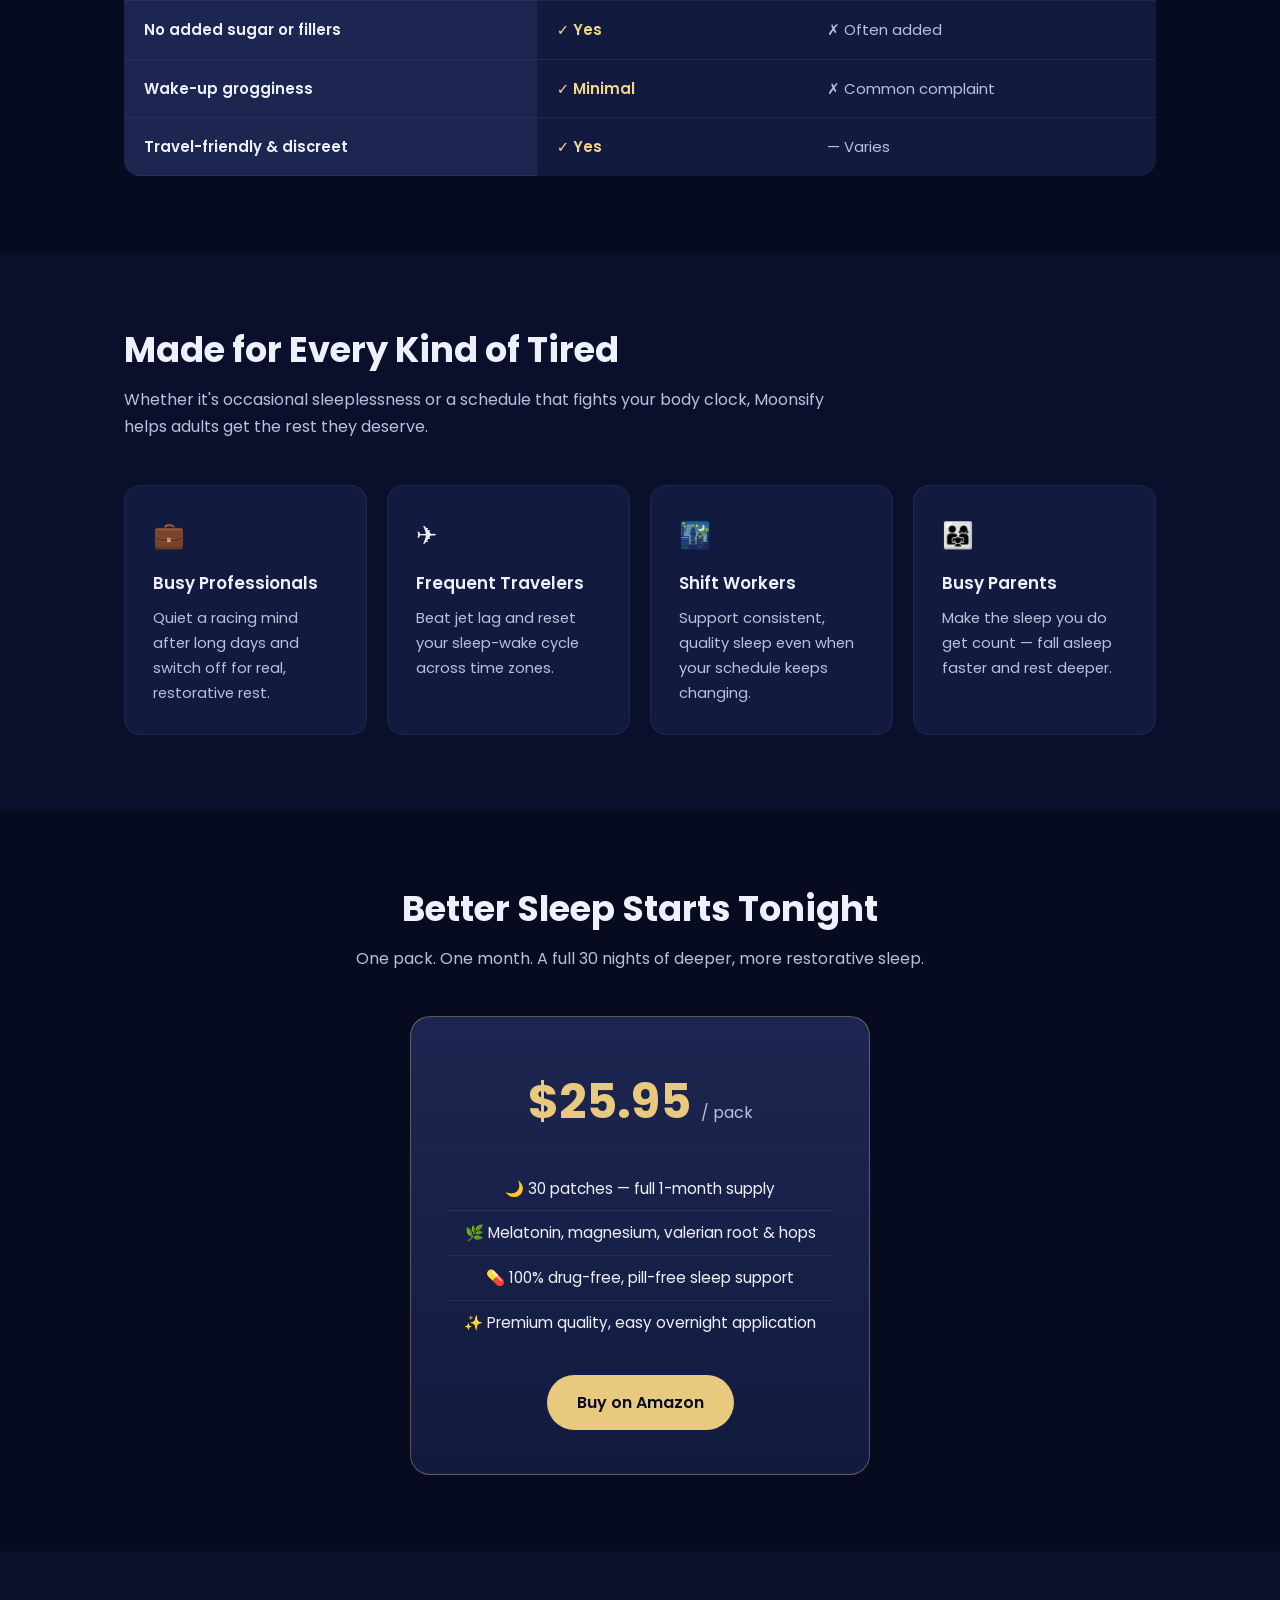
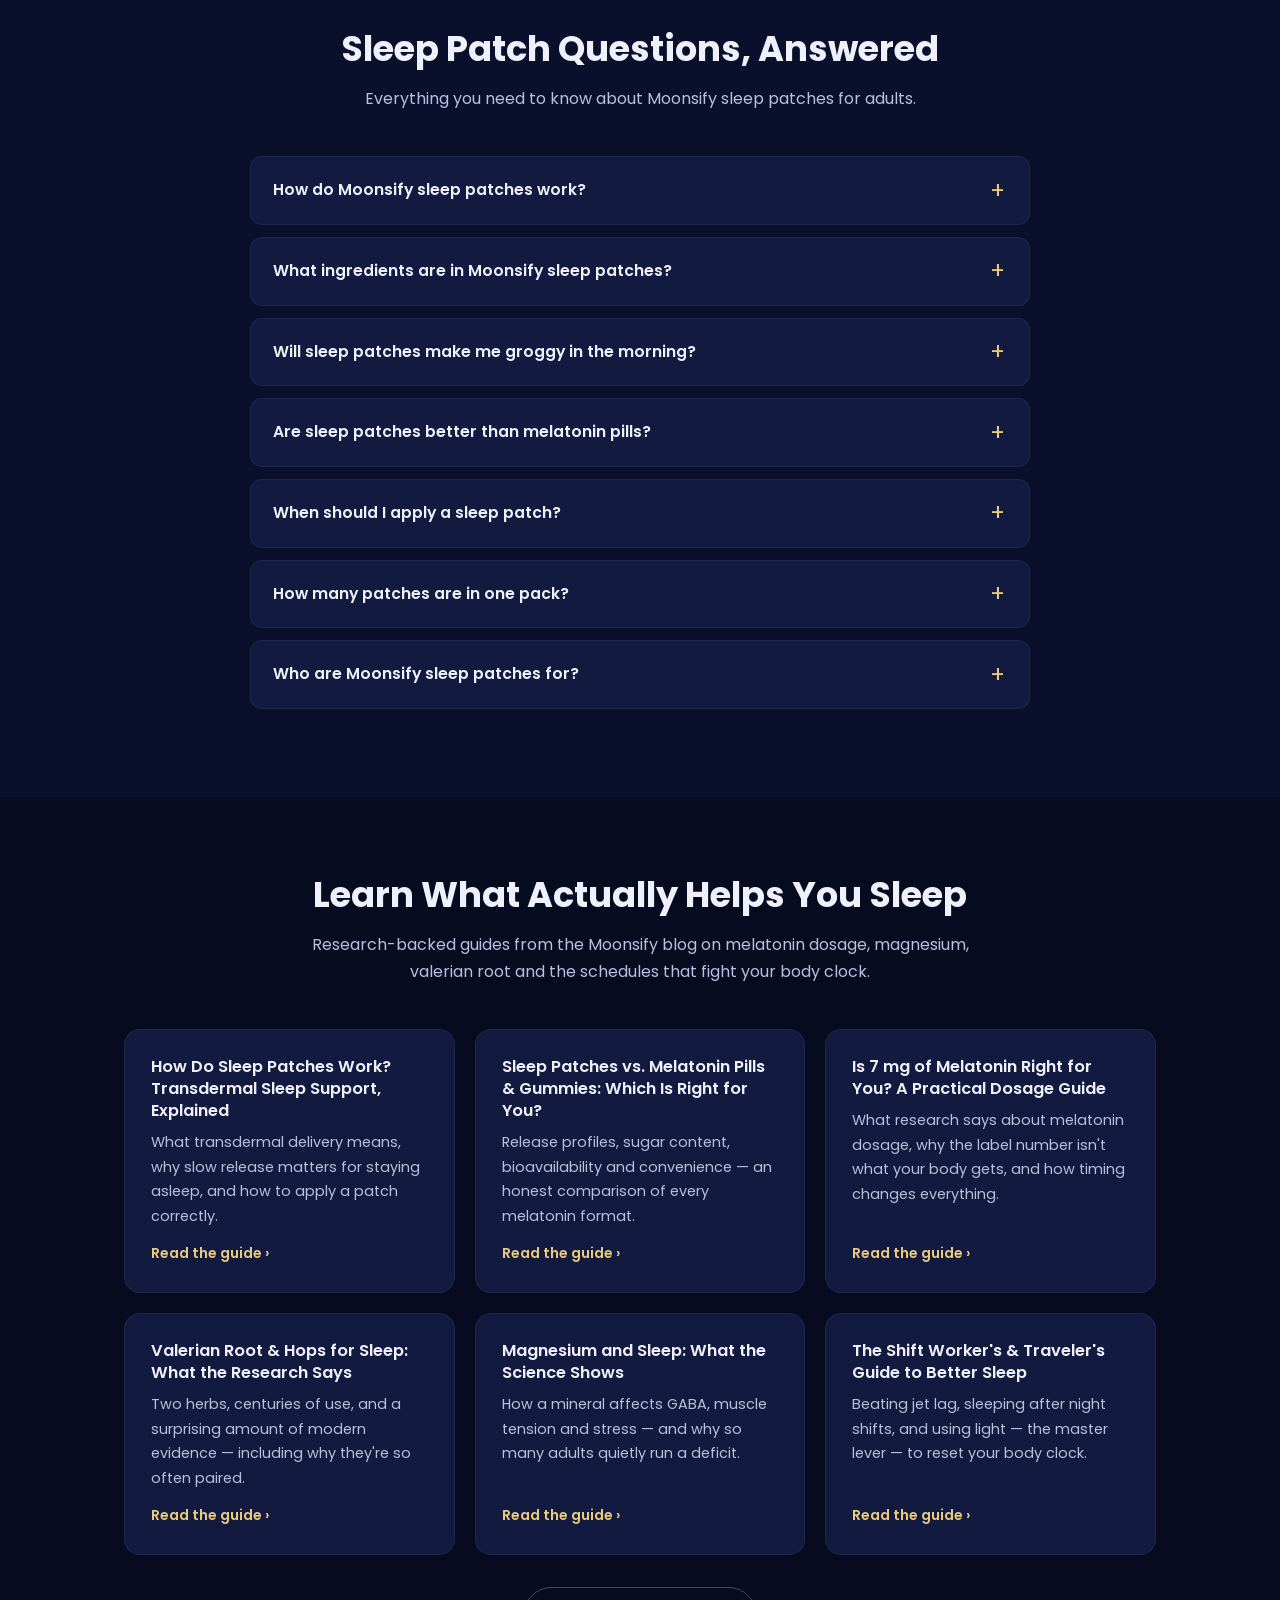
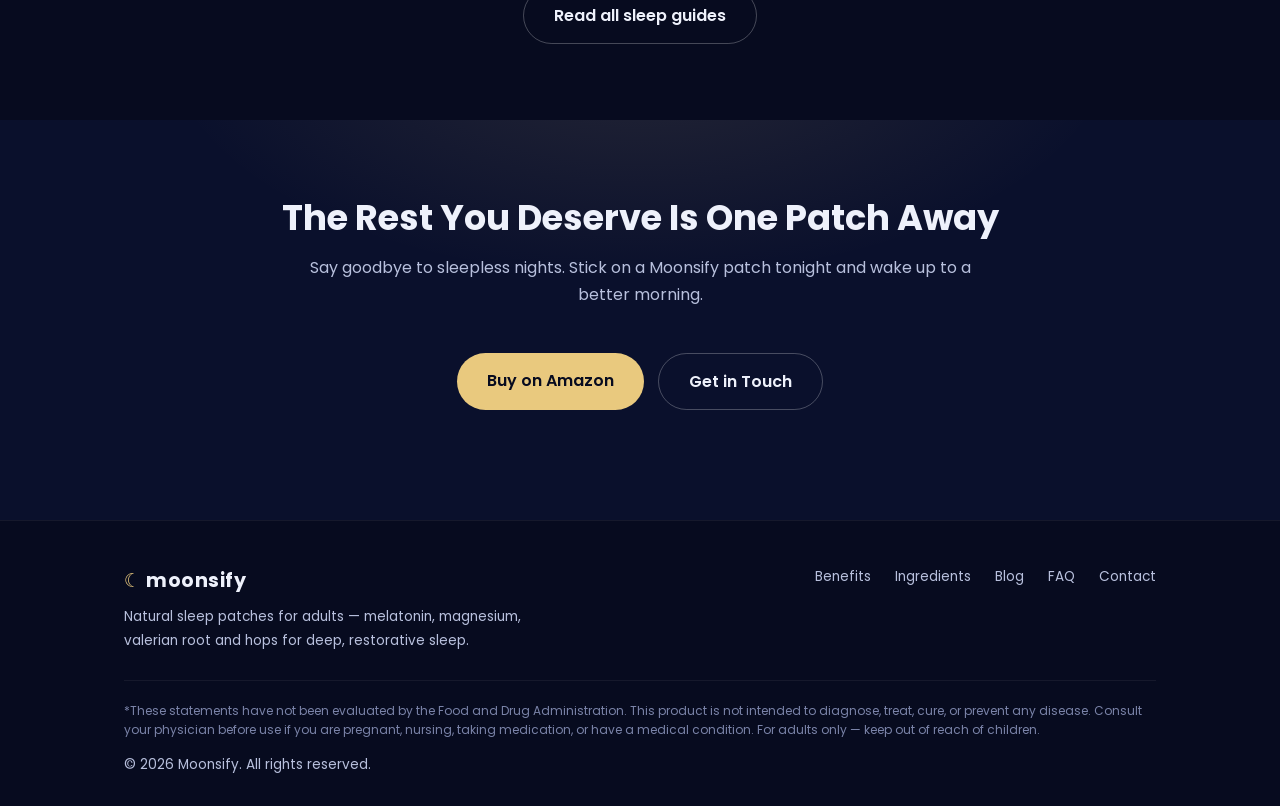
==== commit 5a51dd16: "Fix Core Web Vitals: self-host Poppins, WebP images, homepage blog links Mobile Lighthouse was 73 wi" ====
--- a/index.html
+++ b/index.html
@@ -22,10 +22,12 @@
     <meta name="twitter:description" content="Melatonin, magnesium & valerian root in one easy overnight patch. Fall asleep faster, sleep deeper, wake up refreshed.">
     <meta name="twitter:image" content="https://moonsify.com/images/moonsify-sleep-patches.jpg">
 
-    <link rel="preload" as="image" href="images/moonsify-sleep-patches.jpg" imagesrcset="images/moonsify-sleep-patches-640.jpg 640w, images/moonsify-sleep-patches.jpg 1200w">
-    <link rel="preconnect" href="https://fonts.googleapis.com">
-    <link rel="preconnect" href="https://fonts.gstatic.com" crossorigin>
-    <link href="https://fonts.googleapis.com/css2?family=Poppins:wght@400;500;600;700&display=swap" rel="stylesheet">
+    <link rel="preload" as="image" type="image/webp" href="images/moonsify-sleep-patches.webp"
+          imagesrcset="images/moonsify-sleep-patches-640.webp 640w, images/moonsify-sleep-patches-900.webp 900w, images/moonsify-sleep-patches.webp 1200w"
+          imagesizes="(max-width: 860px) calc(100vw - 48px), (max-width: 1080px) calc((100vw - 96px) * 0.45), 443px">
+    <link rel="preload" href="/fonts/poppins-400.woff2" as="font" type="font/woff2" crossorigin>
+    <link rel="preload" href="/fonts/poppins-600.woff2" as="font" type="font/woff2" crossorigin>
+    <link rel="preload" href="/fonts/poppins-700.woff2" as="font" type="font/woff2" crossorigin>
 
     <!-- Structured data: Product -->
     <script type="application/ld+json">
@@ -42,8 +44,68 @@
         "priceCurrency": "USD",
         "price": "25.95",
         "availability": "https://schema.org/InStock",
-        "itemCondition": "https://schema.org/NewCondition"
+        "itemCondition": "https://schema.org/NewCondition",
+        "hasMerchantReturnPolicy": {
+          "@type": "MerchantReturnPolicy",
+          "applicableCountry": "US",
+          "returnPolicyCategory": "https://schema.org/MerchantReturnFiniteReturnWindow",
+          "merchantReturnDays": 30,
+          "returnMethod": "https://schema.org/ReturnByMail",
+          "returnFees": "https://schema.org/FreeReturn"
+        },
+        "shippingDetails": {
+          "@type": "OfferShippingDetails",
+          "shippingRate": {
+            "@type": "MonetaryAmount",
+            "value": 0,
+            "currency": "USD"
+          },
+          "shippingDestination": {
+            "@type": "DefinedRegion",
+            "addressCountry": "US"
+          },
+          "deliveryTime": {
+            "@type": "ShippingDeliveryTime",
+            "handlingTime": {
+              "@type": "QuantitativeValue",
+              "minValue": 0,
+              "maxValue": 1,
+              "unitCode": "DAY"
+            },
+            "transitTime": {
+              "@type": "QuantitativeValue",
+              "minValue": 1,
+              "maxValue": 5,
+              "unitCode": "DAY"
+            }
+          }
+        }
       }
+    }
+    </script>
+
+    <!-- Structured data: Organization + WebSite -->
+    <script type="application/ld+json">
+    {
+      "@context": "https://schema.org",
+      "@graph": [
+        {
+          "@type": "Organization",
+          "@id": "https://moonsify.com/#organization",
+          "name": "Moonsify",
+          "url": "https://moonsify.com/",
+          "logo": "https://moonsify.com/favicon.svg",
+          "email": "support@moonsify.com",
+          "description": "Moonsify makes natural sleep patches for adults — melatonin, magnesium, valerian root and hops in one easy overnight patch."
+        },
+        {
+          "@type": "WebSite",
+          "@id": "https://moonsify.com/#website",
+          "name": "Moonsify",
+          "url": "https://moonsify.com/",
+          "publisher": { "@id": "https://moonsify.com/#organization" }
+        }
+      ]
     }
     </script>
 
@@ -93,6 +155,38 @@
     </script>
 
     <style>
+        @font-face {
+            font-family: 'Poppins';
+            font-style: normal;
+            font-weight: 400;
+            font-display: swap;
+            src: url('/fonts/poppins-400.woff2') format('woff2');
+            unicode-range: U+0000-00FF, U+0131, U+0152-0153, U+02BB-02BC, U+02C6, U+02DA, U+02DC, U+0304, U+0308, U+0329, U+2000-206F, U+20AC, U+2122, U+2191, U+2193, U+2212, U+2215, U+FEFF, U+FFFD;
+        }
+        @font-face {
+            font-family: 'Poppins';
+            font-style: normal;
+            font-weight: 500;
+            font-display: swap;
+            src: url('/fonts/poppins-500.woff2') format('woff2');
+            unicode-range: U+0000-00FF, U+0131, U+0152-0153, U+02BB-02BC, U+02C6, U+02DA, U+02DC, U+0304, U+0308, U+0329, U+2000-206F, U+20AC, U+2122, U+2191, U+2193, U+2212, U+2215, U+FEFF, U+FFFD;
+        }
+        @font-face {
+            font-family: 'Poppins';
+            font-style: normal;
+            font-weight: 600;
+            font-display: swap;
+            src: url('/fonts/poppins-600.woff2') format('woff2');
+            unicode-range: U+0000-00FF, U+0131, U+0152-0153, U+02BB-02BC, U+02C6, U+02DA, U+02DC, U+0304, U+0308, U+0329, U+2000-206F, U+20AC, U+2122, U+2191, U+2193, U+2212, U+2215, U+FEFF, U+FFFD;
+        }
+        @font-face {
+            font-family: 'Poppins';
+            font-style: normal;
+            font-weight: 700;
+            font-display: swap;
+            src: url('/fonts/poppins-700.woff2') format('woff2');
+            unicode-range: U+0000-00FF, U+0131, U+0152-0153, U+02BB-02BC, U+02C6, U+02DA, U+02DC, U+0304, U+0308, U+0329, U+2000-206F, U+20AC, U+2122, U+2191, U+2193, U+2212, U+2215, U+FEFF, U+FFFD;
+        }
         :root {
             --navy-950: #070b1f;
             --navy-900: #0a102c;
@@ -116,6 +210,7 @@
             font-size: 16px;
         }
         img { max-width: 100%; height: auto; display: block; }
+        picture { display: block; }
         a { color: var(--gold); }
         .container { max-width: var(--maxw); margin: 0 auto; padding: 0 24px; }
 
@@ -260,6 +355,20 @@
         @media (max-width: 860px) { .audience { grid-template-columns: repeat(2, 1fr); } }
         @media (max-width: 520px) { .audience { grid-template-columns: 1fr; } }
 
+        /* Blog teasers */
+        .post-teasers { display: grid; grid-template-columns: repeat(3, 1fr); gap: 20px; }
+        @media (max-width: 860px) { .post-teasers { grid-template-columns: 1fr; } }
+        .post-teaser {
+            display: flex; flex-direction: column; text-decoration: none; color: inherit;
+            background: var(--navy-800); border: 1px solid rgba(255,255,255,0.06);
+            border-radius: var(--radius); padding: 26px;
+            transition: border-color .2s ease, transform .2s ease;
+        }
+        .post-teaser:hover { border-color: rgba(233,201,126,0.35); transform: translateY(-2px); }
+        .post-teaser h3 { font-size: 1.02rem; font-weight: 600; margin-bottom: 8px; line-height: 1.35; }
+        .post-teaser p { font-size: 0.9rem; color: var(--ink-soft); }
+        .post-teaser .read-more { margin-top: auto; padding-top: 14px; color: var(--gold); font-size: 0.88rem; font-weight: 600; }
+
         /* Pricing */
         .price-card {
             max-width: 460px; margin: 0 auto; text-align: center;
@@ -309,7 +418,7 @@
         .footer-links a { color: var(--ink-soft); text-decoration: none; }
         .footer-links a:hover { color: var(--ink); }
         .disclaimer {
-            font-size: 0.75rem; color: #6b7397; border-top: 1px solid rgba(255,255,255,0.06);
+            font-size: 0.75rem; color: #7a83a8; border-top: 1px solid rgba(255,255,255,0.06);
             padding-top: 20px; line-height: 1.6;
         }
     </style>
@@ -318,7 +427,7 @@
 
 <header class="site-header">
     <div class="container">
-        <a class="logo" href="#" aria-label="Moonsify home"><span class="moon">☾</span> moonsify</a>
+        <a class="logo" href="/" aria-label="Moonsify home"><span class="moon">☾</span> moonsify</a>
         <nav class="main-nav" aria-label="Main navigation">
             <a href="#benefits">Benefits</a>
             <a href="#ingredients">Ingredients</a>
@@ -349,12 +458,17 @@
                 </div>
             </div>
             <div>
-                <img class="hero-img" src="images/moonsify-sleep-patches.jpg"
-                     srcset="images/moonsify-sleep-patches-640.jpg 640w, images/moonsify-sleep-patches.jpg 1200w"
-                     sizes="(max-width: 860px) 90vw, 45vw"
-                     width="1200" height="1102"
-                     alt="Moonsify extra strength sleep patches for adults — pack of 30 natural sleep aid patches with melatonin"
-                     fetchpriority="high">
+                <picture>
+                    <source type="image/webp"
+                            srcset="images/moonsify-sleep-patches-640.webp 640w, images/moonsify-sleep-patches-900.webp 900w, images/moonsify-sleep-patches.webp 1200w"
+                            sizes="(max-width: 860px) calc(100vw - 48px), (max-width: 1080px) calc((100vw - 96px) * 0.45), 443px">
+                    <img class="hero-img" src="images/moonsify-sleep-patches.jpg"
+                         srcset="images/moonsify-sleep-patches-640.jpg 640w, images/moonsify-sleep-patches-900.jpg 900w, images/moonsify-sleep-patches.jpg 1200w"
+                         sizes="(max-width: 860px) calc(100vw - 48px), (max-width: 1080px) calc((100vw - 96px) * 0.45), 443px"
+                         width="1200" height="1102"
+                         alt="Moonsify extra strength sleep patches for adults — pack of 30 natural sleep aid patches with melatonin"
+                         fetchpriority="high">
+                </picture>
             </div>
         </div>
     </section>
@@ -588,6 +702,49 @@
         </div>
     </section>
 
+    <!-- Blog -->
+    <section id="blog">
+        <div class="container">
+            <div class="center">
+                <h2>Learn What Actually Helps You Sleep</h2>
+                <p class="section-lead">Research-backed guides from the Moonsify blog on melatonin dosage, magnesium, valerian root and the schedules that fight your body clock.</p>
+            </div>
+            <div class="post-teasers">
+                <a class="post-teaser" href="/blog/how-do-sleep-patches-work/">
+                    <h3>How Do Sleep Patches Work? Transdermal Sleep Support, Explained</h3>
+                    <p>What transdermal delivery means, why slow release matters for staying asleep, and how to apply a patch correctly.</p>
+                    <span class="read-more">Read the guide &rsaquo;</span>
+                </a>
+                <a class="post-teaser" href="/blog/sleep-patches-vs-melatonin-pills/">
+                    <h3>Sleep Patches vs. Melatonin Pills &amp; Gummies: Which Is Right for You?</h3>
+                    <p>Release profiles, sugar content, bioavailability and convenience — an honest comparison of every melatonin format.</p>
+                    <span class="read-more">Read the guide &rsaquo;</span>
+                </a>
+                <a class="post-teaser" href="/blog/how-much-melatonin-should-i-take/">
+                    <h3>Is 7 mg of Melatonin Right for You? A Practical Dosage Guide</h3>
+                    <p>What research says about melatonin dosage, why the label number isn't what your body gets, and how timing changes everything.</p>
+                    <span class="read-more">Read the guide &rsaquo;</span>
+                </a>
+                <a class="post-teaser" href="/blog/valerian-root-and-hops-for-sleep/">
+                    <h3>Valerian Root &amp; Hops for Sleep: What the Research Says</h3>
+                    <p>Two herbs, centuries of use, and a surprising amount of modern evidence — including why they're so often paired.</p>
+                    <span class="read-more">Read the guide &rsaquo;</span>
+                </a>
+                <a class="post-teaser" href="/blog/magnesium-and-sleep/">
+                    <h3>Magnesium and Sleep: What the Science Shows</h3>
+                    <p>How a mineral affects GABA, muscle tension and stress — and why so many adults quietly run a deficit.</p>
+                    <span class="read-more">Read the guide &rsaquo;</span>
+                </a>
+                <a class="post-teaser" href="/blog/shift-work-jet-lag-sleep-guide/">
+                    <h3>The Shift Worker's &amp; Traveler's Guide to Better Sleep</h3>
+                    <p>Beating jet lag, sleeping after night shifts, and using light — the master lever — to reset your body clock.</p>
+                    <span class="read-more">Read the guide &rsaquo;</span>
+                </a>
+            </div>
+            <p class="center" style="margin-top:32px;"><a class="btn btn-ghost" href="/blog/">Read all sleep guides</a></p>
+        </div>
+    </section>
+
     <!-- Final CTA -->
     <section class="final-cta">
         <div class="container">
@@ -605,7 +762,7 @@
     <div class="container">
         <div class="footer-grid">
             <div>
-                <a class="logo" href="#" style="font-size:1.2rem;"><span class="moon">☾</span> moonsify</a>
+                <a class="logo" href="/" style="font-size:1.2rem;"><span class="moon">☾</span> moonsify</a>
                 <p style="margin-top:8px; max-width:32em;">Natural sleep patches for adults — melatonin, magnesium, valerian root and hops for deep, restorative sleep.</p>
             </div>
             <ul class="footer-links">
